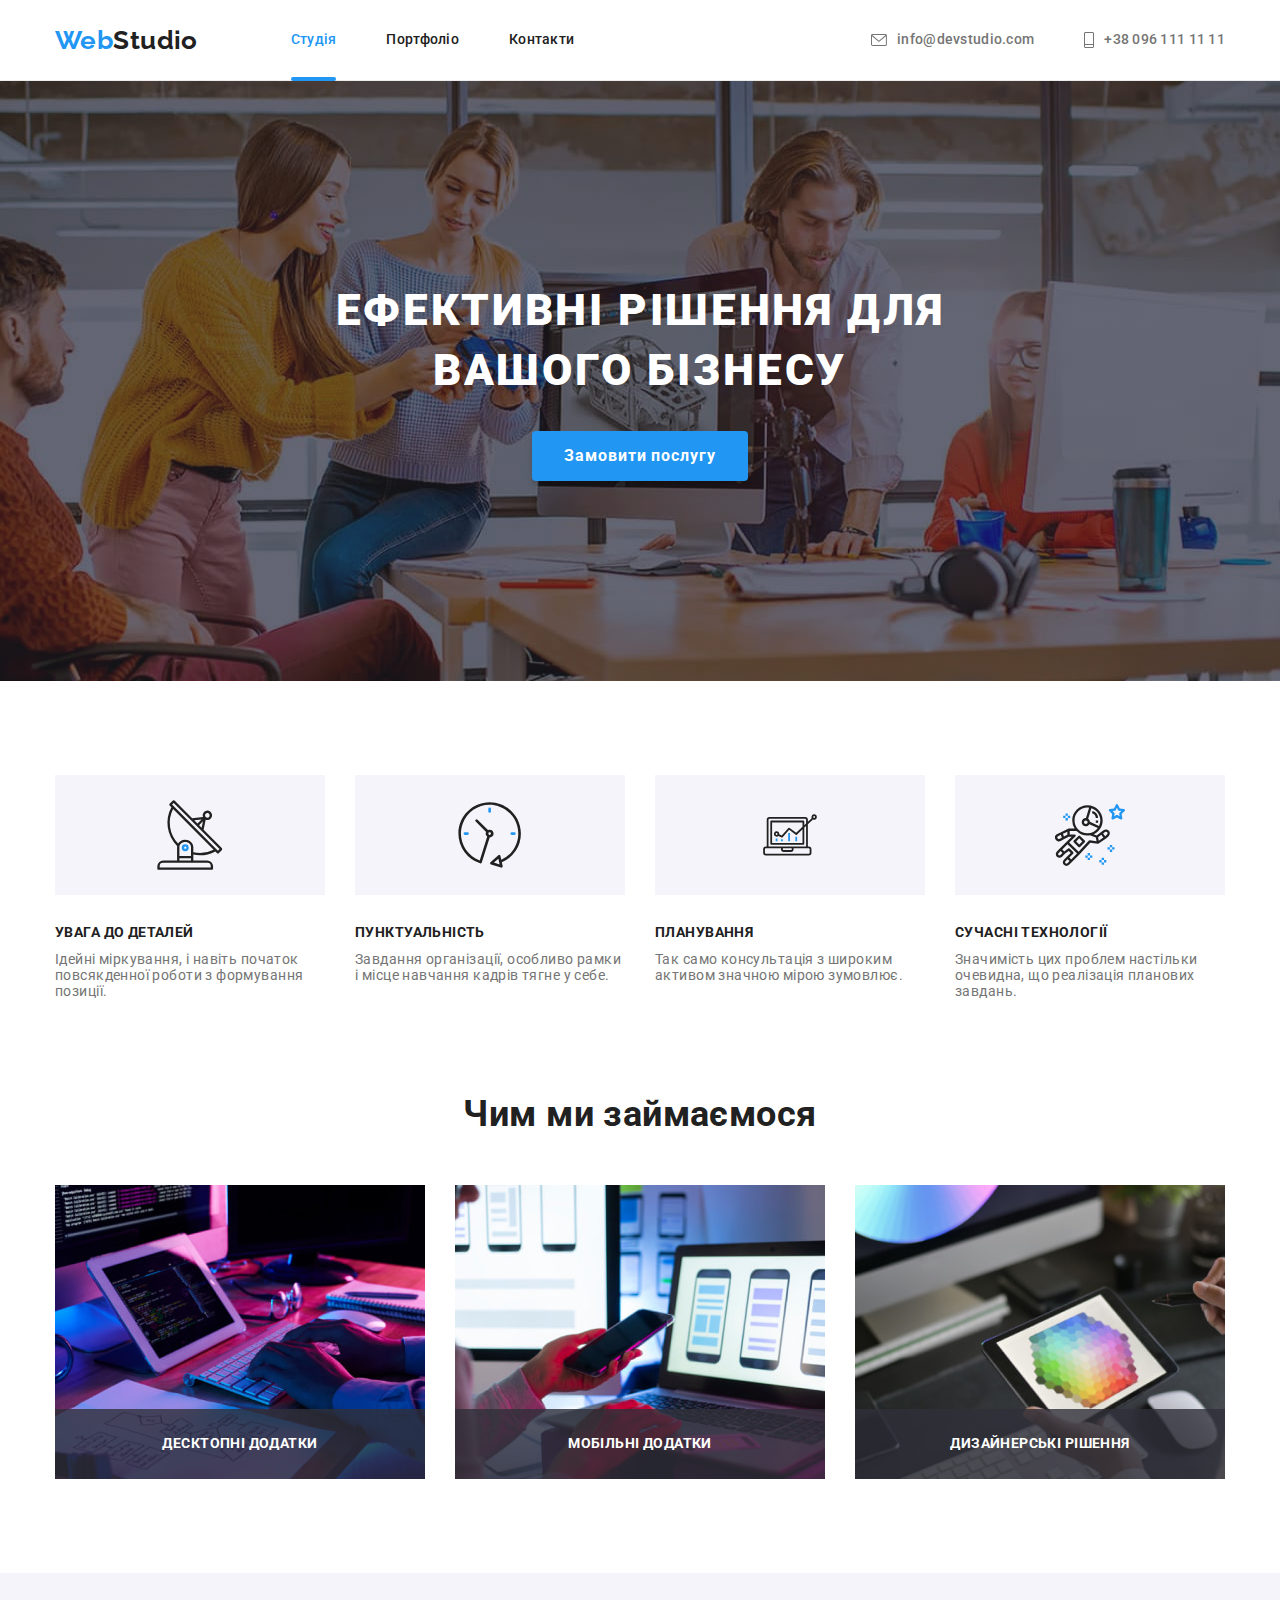
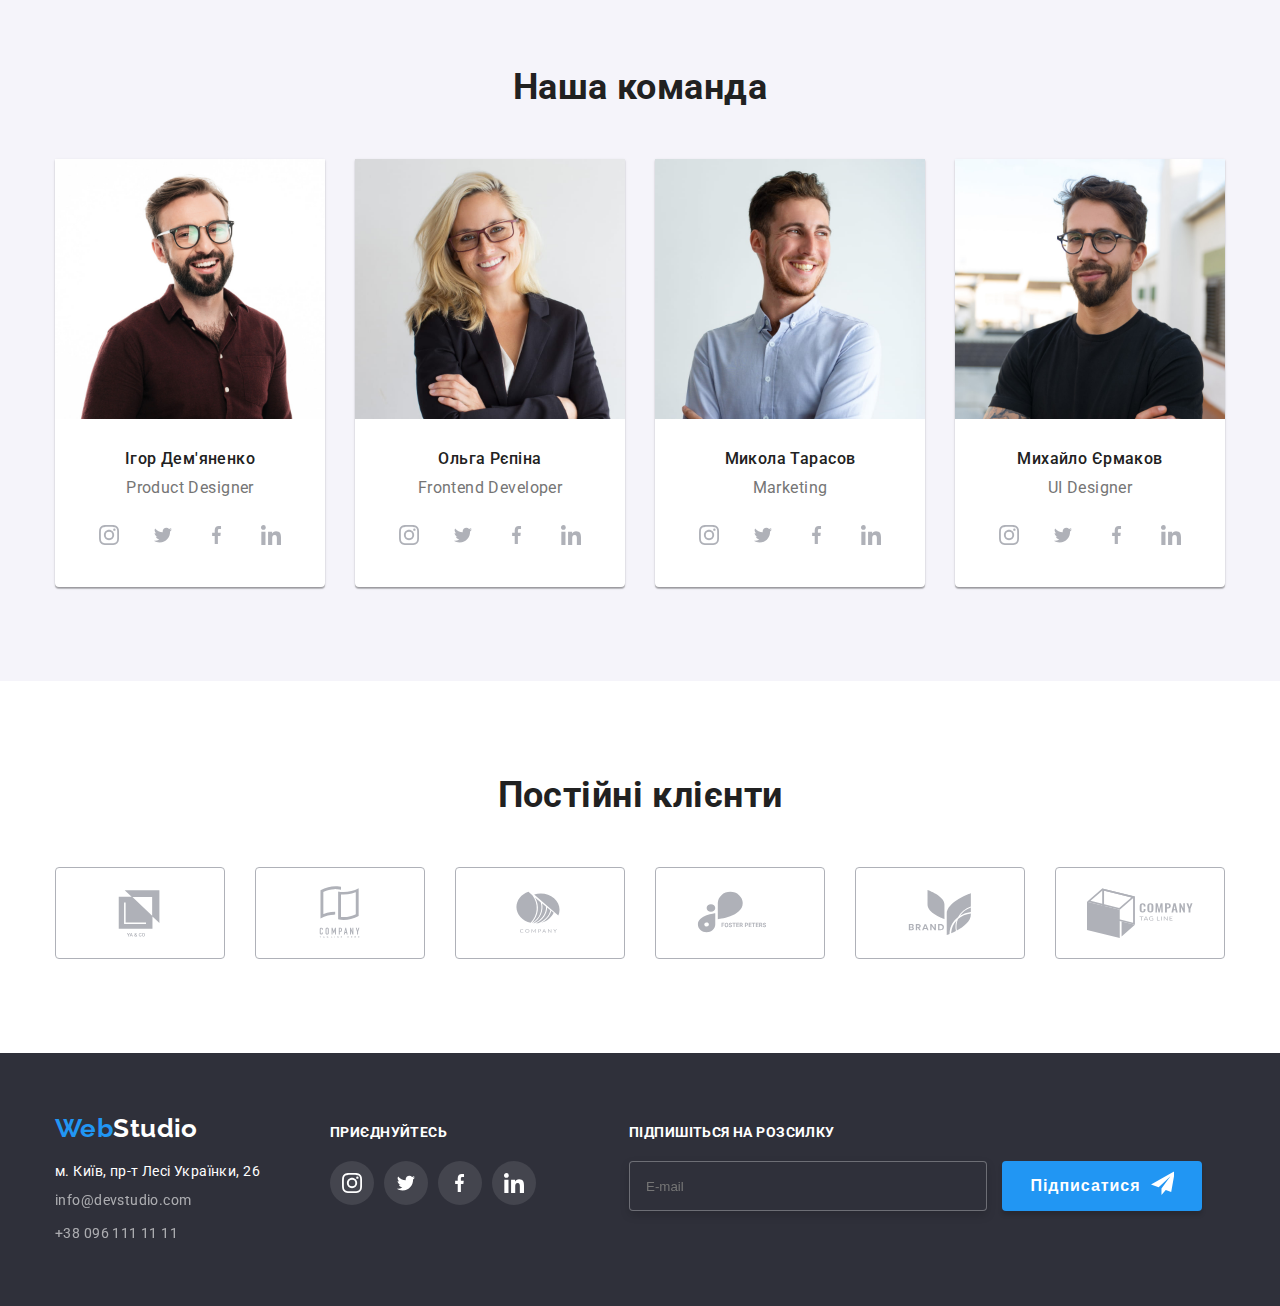
==== index.html @ 663f2988 "Initial commit" ====
<!DOCTYPE html>
<html lang="uk">
  <head>
    <meta charset="utf-8" />
    <meta name="description" content="Про нашу компанію WebStudio" />
    <link rel="preconnect" href="https://fonts.googleapis.com" />
    <link rel="preconnect" href="https://fonts.gstatic.com" crossorigin />
    <link
      href="https://fonts.googleapis.com/css2?family=Raleway:wght@700&family=Roboto:wght@400;500;700;900&display=swap"
      rel="stylesheet"
    />
    <link
      rel="stylesheet"
      href="node_modules/modern-normalize/modern-normalize.css"
    />
    <link rel="stylesheet" href="css/styles.css" />
    <title>WebStudio</title>
  </head>
  <body>
    <!-- Шапка сторінки -->
    <header class="nav">
      <!-- Навігація -->
      <nav class="container">
        <a class="logo-link" href="./index.html"><span>Web</span>Studio</a>
        <ul class="list nav-list">
          <li class="item">
            <a class="link current" href="./index.html">Студія</a>
          </li>
          <li class="item">
            <a class="link" href="./portfolio.html">Портфоліо</a>
          </li>
          <li class="item"><a class="link" href="/contacts">Контакти</a></li>
        </ul>

        <ul class="list contacts-list">
          <li class="item">
            <a
              class="link contacts-link svg-block"
              href="mailto:info@devstudio.com"
            >
              <svg class="envelope" width="16" height="12">
                <use href="./images/sprite.svg#envelope"></use>
              </svg>
              info@devstudio.com</a
            >
          </li>
          <li class="item">
            <a class="link contacts-link svg-block" href="tel:+380961111111"
              ><svg class="phone" width="10" height="16">
                <use href="./images/sprite.svg#phone"></use></svg
              >+38 096 111 11 11</a
            >
          </li>
        </ul>
      </nav>
    </header>
    <!-- Основна частина сторінки -->
    <main>
      <section class="hero centered">
        <h1 class="title hero-title">Ефективні рішення для вашого бізнесу</h1>
        <button type="button" class="button hero-button" data-modal-open>
          Замовити послугу
        </button>
      </section>

      <section class="about">
        <div class="container">
          <h2 class="title main-title centered no-show">Наші особливості</h2>
          <ul class="list">
            <li class="item">
              <div class="svg-block">
                <svg
                  class="svg-img"
                  width="
                65.32"
                  height="70"
                >
                  <use href="./images/sprite.svg#satellite"></use>
                </svg>
              </div>
              <h3 class="title">УВАГА ДО ДЕТАЛЕЙ</h3>
              <p class="text">
                Ідейні міркування, і навіть початок повсякденної роботи з
                формування позиції.
              </p>
            </li>
            <li class="item">
              <div class="svg-block">
                <svg
                  class="svg-img"
                  width="
                65.32"
                  height="70"
                >
                  <use href="./images/sprite.svg#clock"></use>
                </svg>
              </div>
              <h3 class="title">ПУНКТУАЛЬНІСТЬ</h3>
              <p class="text">
                Завдання організації, особливо рамки і місце навчання кадрів
                тягне у себе.
              </p>
            </li>
            <li class="item">
              <div class="svg-block">
                <svg
                  class="svg-img"
                  width="
                70"
                  height="53.69"
                >
                  <use href="./images/sprite.svg#laptop"></use>
                </svg>
              </div>
              <h3 class="title">ПЛАНУВАННЯ</h3>
              <p class="text">
                Так само консультація з широким активом значною мірою зумовлює.
              </p>
            </li>
            <li class="item">
              <div class="svg-block">
                <svg
                  class="svg-img"
                  width="
                70"
                  height="70"
                >
                  <use href="./images/sprite.svg#astronaut"></use>
                </svg>
              </div>
              <h3 class="title">СУЧАСНІ ТЕХНОЛОГІЇ</h3>
              <p class="text">
                Значимість цих проблем настільки очевидна, що реалізація
                планових завдань.
              </p>
            </li>
          </ul>
        </div>
      </section>

      <section class="competence section">
        <div class="container">
          <h2 class="title main-title centered">Чим ми займаємося</h2>
          <ul class="list competence-list">
            <li>
              <div class="thumb">
                <img
                  src="images/programming.jpg"
                  alt="Програмування"
                  width="370"
                  height="294"
                />
                <div class="competence-content">
                  <p class="text">Десктопні додатки</p>
                </div>
              </div>
            </li>

            <li>
              <div class="thumb">
                <img
                  src="images/ios_developement.jpg"
                  alt="Розробка ios додатків"
                  width="370"
                  height="294"
                />
                <div class="competence-content">
                  <p class="text">Мобільні додатки</p>
                </div>
              </div>
            </li>
            <li>
              <div class="thumb">
                <img
                  src="images/design.jpg"
                  alt="Дизайн"
                  width="370"
                  height="294"
                />
                <div class="competence-content">
                  <p class="text">Дизайнерські рішення</p>
                </div>
              </div>
            </li>
          </ul>
        </div>
      </section>

      <section class="staff section">
        <div class="container">
          <h2 class="title main-title centered">Наша команда</h2>
          <ul class="list staff-list">
            <li class="staff-item">
              <img
                src="images/ihor.jpg"
                alt="Ігор дизайнер"
                width="270"
                height="260"
              />
              <div class="content">
                <h3 class="title">Ігор Дем'яненко</h3>
                <p class="text" lang="en">Product Designer</p>
                <ul class="list social-svg staff-social-list">
                  <li>
                    <a class="svg-block" href="">
                      <svg
                        class="svg-staff-social"
                        width="
                    20"
                        height="20"
                      >
                        <use href="./images/sprite.svg#instagram"></use>
                      </svg>
                    </a>
                  </li>
                  <li>
                    <a class="svg-block" href="">
                      <svg
                        class="svg-staff-social"
                        width="
                    20"
                        height="16.25"
                      >
                        <use href="./images/sprite.svg#twitter"></use>
                      </svg>
                    </a>
                  </li>
                  <li>
                    <a class="svg-block" href="">
                      <svg
                        class="svg-staff-social"
                        width="
                    10"
                        height="20"
                      >
                        <use href="./images/sprite.svg#facebook"></use>
                      </svg>
                    </a>
                  </li>
                  <li>
                    <a class="svg-block" href="">
                      <svg
                        class="svg-staff-social"
                        width="
                    20"
                        height="20"
                      >
                        <use href="./images/sprite.svg#linkedin"></use>
                      </svg>
                    </a>
                  </li>
                </ul>
              </div>
            </li>
            <li class="staff-item">
              <img
                src="images/olha.jpg"
                alt="Ольга фронтенд розробник"
                width="270"
                height="260"
              />
              <div class="content">
                <h3 class="title">Ольга Рєпіна</h3>
                <p class="text" lang="en">Frontend Developer</p>
                <ul class="list social-svg staff-social-list">
                  <li>
                    <a class="svg-block" href="">
                      <svg
                        class="svg-staff-social"
                        width="
                    20"
                        height="20"
                      >
                        <use href="./images/sprite.svg#instagram"></use>
                      </svg>
                    </a>
                  </li>
                  <li>
                    <a class="svg-block" href="">
                      <svg
                        class="svg-staff-social"
                        width="
                    20"
                        height="16.25"
                      >
                        <use href="./images/sprite.svg#twitter"></use>
                      </svg>
                    </a>
                  </li>
                  <li>
                    <a class="svg-block" href="">
                      <svg
                        class="svg-staff-social"
                        width="
                    10"
                        height="20"
                      >
                        <use href="./images/sprite.svg#facebook"></use>
                      </svg>
                    </a>
                  </li>
                  <li>
                    <a class="svg-block" href="">
                      <svg
                        class="svg-staff-social"
                        width="
                    20"
                        height="20"
                      >
                        <use href="./images/sprite.svg#linkedin"></use>
                      </svg>
                    </a>
                  </li>
                </ul>
              </div>
            </li>
            <li class="staff-item">
              <img
                src="images/nicolas.jpg"
                alt="Микола маркетолог"
                width="270"
                height="260"
              />
              <div class="content">
                <h3 class="title">Микола Тарасов</h3>
                <p class="text" lang="en">Marketing</p>
                <ul class="list social-svg staff-social-list">
                  <li>
                    <a class="svg-block" href="">
                      <svg
                        class="svg-staff-social"
                        width="
                    20"
                        height="20"
                      >
                        <use href="./images/sprite.svg#instagram"></use>
                      </svg>
                    </a>
                  </li>
                  <li>
                    <a class="svg-block" href="">
                      <svg
                        class="svg-staff-social"
                        width="
                    20"
                        height="16.25"
                      >
                        <use href="./images/sprite.svg#twitter"></use>
                      </svg>
                    </a>
                  </li>
                  <li>
                    <a class="svg-block" href="">
                      <svg
                        class="svg-staff-social"
                        width="
                    10"
                        height="20"
                      >
                        <use href="./images/sprite.svg#facebook"></use>
                      </svg>
                    </a>
                  </li>
                  <li>
                    <a class="svg-block" href="">
                      <svg
                        class="svg-staff-social"
                        width="
                    20"
                        height="20"
                      >
                        <use href="./images/sprite.svg#linkedin"></use>
                      </svg>
                    </a>
                  </li>
                </ul>
              </div>
            </li>
            <li class="staff-item">
              <img
                src="images/michael.jpg"
                alt="Михайло UI-дизайнер"
                width="270"
                height="260"
              />
              <div class="content">
                <h3 class="title">Михайло Єрмаков</h3>
                <p class="text" lang="en">UI Designer</p>
                <ul class="list social-svg staff-social-list">
                  <li>
                    <a class="svg-block" href="">
                      <svg
                        class="svg-staff-social"
                        width="
                    20"
                        height="20"
                      >
                        <use href="./images/sprite.svg#instagram"></use>
                      </svg>
                    </a>
                  </li>
                  <li>
                    <a class="svg-block" href="">
                      <svg
                        class="svg-staff-social"
                        width="
                    20"
                        height="16.25"
                      >
                        <use href="./images/sprite.svg#twitter"></use>
                      </svg>
                    </a>
                  </li>
                  <li>
                    <a class="svg-block" href="">
                      <svg
                        class="svg-staff-social"
                        width="
                    10"
                        height="20"
                      >
                        <use href="./images/sprite.svg#facebook"></use>
                      </svg>
                    </a>
                  </li>
                  <li>
                    <a class="svg-block" href="">
                      <svg
                        class="svg-staff-social"
                        width="
                    20"
                        height="20"
                      >
                        <use href="./images/sprite.svg#linkedin"></use>
                      </svg>
                    </a>
                  </li>
                </ul>
              </div>
            </li>
          </ul>
        </div>
      </section>
      <section class="clients section centered">
        <div class="container">
          <h2 class="main-title title">Постійні клієнти</h2>
          <ul class="list clients-list">
            <li class="item">
              <a class="svg-block" href="">
                <svg
                  class="svg-sclient"
                  width="
            106"
                  height="60"
                >
                  <use href="./images/sprite.svg#yaco"></use>
                </svg>
              </a>
            </li>
            <li class="item">
              <a class="svg-block" href="">
                <svg
                  class="svg-sclient"
                  width="
            106"
                  height="60"
                >
                  <use href="./images/sprite.svg#company_tagline"></use>
                </svg>
              </a>
            </li>
            <li class="item">
              <a class="svg-block" href="">
                <svg
                  class="svg-sclient"
                  width="
            106"
                  height="60"
                >
                  <use href="./images/sprite.svg#company"></use>
                </svg>
              </a>
            </li>
            <li class="item">
              <a class="svg-block" href="">
                <svg
                  class="svg-sclient"
                  width="
            106"
                  height="60"
                >
                  <use href="./images/sprite.svg#foster_peters"></use>
                </svg>
              </a>
            </li>
            <li class="item">
              <a class="svg-block" href="">
                <svg
                  class="svg-sclient"
                  width="
            106"
                  height="60"
                >
                  <use href="./images/sprite.svg#brand"></use>
                </svg>
              </a>
            </li>
            <li class="item">
              <a class="svg-block" href="">
                <svg
                  class="svg-sclient"
                  width="
            106"
                  height="60"
                >
                  <use href="./images/sprite.svg#tag-line"></use>
                </svg>
              </a>
            </li>
          </ul>
        </div>
      </section>
    </main>

    <footer class="contact-information">
      <div class="container">
        <div class="footer-flex">
          <div class="footer-contacts">
            <a class="link logo-link" href="./index.html"
              ><span>Web</span>Studio</a
            >
            <div class="out">
              <address>
                <p class="address">м. Київ, пр-т Лесі Українки, 26</p>
                <ul class="list footer-contacts">
                  <li class="item">
                    <a
                      class="link contacts-link"
                      href="mailto:info@devstudio.com"
                      >info@devstudio.com</a
                    >
                  </li>
                  <li class="item">
                    <a class="link contacts-link" href="tel:+380961111111"
                      >+38 096 111 11 11</a
                    >
                  </li>
                </ul>
              </address>
            </div>
          </div>
          <div class="footer-social">
            <p class="footer-text">приєднуйтесь</p>
            <ul class="list social-svg footer-social-list">
              <li>
                <a class="svg-block" href="">
                  <svg
                    class="svg-footer-social"
                    width="
              20"
                    height="20"
                  >
                    <use href="./images/sprite.svg#instagram"></use>
                  </svg>
                </a>
              </li>
              <li>
                <a class="svg-block" href="">
                  <svg
                    class="svg-footer-social"
                    width="
              20"
                    height="16.25"
                  >
                    <use href="./images/sprite.svg#twitter"></use>
                  </svg>
                </a>
              </li>
              <li>
                <a class="svg-block" href="">
                  <svg
                    class="svg-footer-social"
                    width="
              10"
                    height="20"
                  >
                    <use href="./images/sprite.svg#facebook"></use>
                  </svg>
                </a>
              </li>
              <li>
                <a class="svg-block" href="">
                  <svg
                    class="svg-footer-social"
                    width="
              20"
                    height="20"
                  >
                    <use href="./images/sprite.svg#linkedin"></use>
                  </svg>
                </a>
              </li>
            </ul>
          </div>
          <div class="footer-subscribe">
            <p class="footer-text">Підпишіться на розсилку</p>
            <form class="subscribe-form">
              <input
                class="subscribe-input"
                type="email"
                placeholder="E-mail"
              />
              <button class="subscribe-btn" type="submit">
                Підписатися
                <svg class="btn-icon" width="24" height="24">
                  <use href="./images/sprite.svg#send"></use>
                </svg>
              </button>
            </form>
          </div>
        </div>
      </div>
    </footer>

    <div class="backdrop is-hidden" data-modal>
      <div class="modal">
        <form class="order-form"> 
          <h2 class="order-title">Залиште свої дані, ми вам передзвонимо</h2>
          <div class="form-group">
            <label class="order-label" for="username">Ім'я</label>
            <div class="thumb-form">
            <input class="order-input" type="text" name="username" id="username"/>
            <svg class="order-svg" width="18" height="18">
              <use href="./images/sprite.svg#person"></use>
            </svg>
          </div>
        </div>
          <div class="form-group">
          <label class="order-label" for="tel">Телефон</label>
            <div class="thumb-form">
            <input class="order-input" type="tel" name="tel" id="tel"/>
            <svg class="order-svg" width="18" height="18">
              <use href="./images/sprite.svg#tel"></use>
            </svg>
          </div>
        </div>
          <div class="form-group">
          <label class="order-label" for="email">Пошта</label>
            <div class="thumb-form">
            <input class="order-input" type="email" name="email" id="email"/>
            <svg class="order-svg" width="18" height="18">
              <use href="./images/sprite.svg#email"></use>
            </svg>
          </div>
        </div>
          <div class="form-group">
            <label class="order-label" for="comment">Коментар</label>
            <textarea class="order-textarea" name="comment" id="comment" placeholder="Введіть текст"></textarea>
        </div>
        <div class="form-group order-conditions">
          <label class="agreement-label" for="agreement-checkbox">
          <input class="agreement-checkbox" type="checkbox" id="agreement-checkbox" name="agreement-checkbox"/>
         <span class="agreement-icon"></span>
         Погоджуюся з розсилкою та приймаю <a class="order-link" href="">Умови договору</a>
          </label>
        </div>
        <button class="order-btn" type="submit">Відправити</button>
        </form>
        <button class="modal-btn" data-modal-close>
          <svg class="modal-svg">
            <use href="./images/sprite.svg#x"></use>
          </svg>
        </button>
      </div>
    </div>

    <script src="./js/modal.js"></script>
  </body>
</html>
---- css/styles.css ----
:root {
  --body-color: #757575;
  --body-background: #f5f5f5;
  --sub-color: #212121;
  --sub-background: #2f303a;
  --active-color: #2196f3;
  --sub-second-color: #f5f4fa;
  --white-color: #ffffff;
  --clients-color: #afb1b8;
  --cubic: cubic-bezier(0.4, 0, 0.2, 1);
}

*,
*::before,
*::after {
  box-sizing: border-box;
}

body {
  margin: 0;

  font-size: 14px;
  line-height: 1.17;
  font-family: "Roboto", sans-serif;
  letter-spacing: 0.03em;
  color: var(--body-color);
  background-color: var(--white-color);
}

.container {
  padding: 0 15px;
  margin: 0 auto;

  width: 1200px;
}

h1,
h2,
h3,
p,
ul {
  margin-top: 0;
  margin-bottom: 0;
}

ul {
  padding-left: 0;
}

img {
  display: block;
}

/* Навігація */

.logo-link {
  font-size: 26px;
  font-weight: 700;
  font-family: "Raleway", sans-serif;
  line-height: 1.17;
}

.logo-link span {
  color: var(--active-color);
}

.nav {
  border-bottom: 1px solid #ececec;
}

.nav .link {
  font-weight: 500;
  line-height: 1.14;
  letter-spacing: 0.02em;
  transition: color 250ms var(--cubic);
}

.nav .link:hover,
.nav .link:focus {
  color: var(--active-color);
}

.nav .contacts-link {
  font-weight: 500;
  line-height: 1.14;
  letter-spacing: 0.02em;
  color: inherit;
}

nav {
  display: flex;
  align-items: center;
}

.nav-list {
  display: flex;
  margin-left: 93px;
}

.nav-list .link {
  display: block;
  padding: 32px 0;
}

.nav-list .item:not(:last-child) {
  margin-right: 50px;
}

.nav .contacts-list {
  display: flex;
  margin-left: auto;
}

.contacts-list li:not(:first-child) {
  margin-left: 50px;
}

.envelope,
.phone {
  margin-right: 10px;
  fill: var(--body-color);

  transition: fill 250ms var(--cubic);
}

.svg-block:hover .phone,
.svg-block:hover .envelope,
.svg-block:focus .phone,
.svg-block:focus .envelope {
  fill: var(--active-color);
}
/* Основна сторінка */

.section {
  padding-top: 94px;
  padding-bottom: 94px;
}

.list {
  list-style: none;
}

.link,
.logo-link,
.contacts-link {
  text-decoration: none;
}

.link,
.logo-link,
.title {
  color: var(--sub-color);
}

.link.current {
  position: relative;
  color: var(--active-color);
}

.link.current::after {
  position: absolute;
  display: inline-block;
  left: 0;
  bottom: -1px;

  width: 100%;
  height: 4px;

  content: "";
  border-radius: 2px;
  background: var(--active-color);
}

.button {
  cursor: pointer;
}

.centered {
  text-align: center;
}

.hero,
footer {
  background-color: var(--sub-background);
}

.hero {
  margin: 0 auto;
  max-width: 1600рх;

  background-image: linear-gradient(
      to right,
      rgba(47, 48, 58, 0.4),
      rgba(47, 48, 58, 0.4)
    ),
    url("../images/team.jpg");
  background-repeat: no-repeat;
  background-position: center;
}

.hero-title {
  margin: 0 auto 30px auto;
  width: 696px;

  font-size: 44px;
  font-weight: 900;
  line-height: 1.36;
  letter-spacing: 0.06em;
  text-transform: uppercase;
  color: var(--white-color);
}

.hero-button {
  width: 216px;
  height: 50px;

  font-family: inherit;
  font-weight: 700;
  font-size: 16px;
  line-height: 1.88;
  letter-spacing: 0.06em;
  color: var(--white-color);
  background-color: var(--active-color);
  border: 1px solid transparent;
  border-radius: 4px;
  box-shadow: 0px 4px 4px rgba(0, 0, 0, 0.15);
}

section.hero {
  padding: 200px 0;
}

.about {
  padding-top: 94px;
}

.about .list {
  display: flex;
  justify-content: space-between;
}

.about .text {
  width: 270px;
}

.about .title {
  margin-bottom: 10px;

  font-size: 14px;
  font-weight: 700;
  line-height: 1.14;
  text-transform: uppercase;
}

.svg-block {
  display: flex;
  align-items: center;
  justify-content: center;
}

.social-svg {
  display: flex;
  gap: 10px;
}

.about .svg-block {
  margin-bottom: 30px;

  width: 270px;
  height: 120px;

  background: var(--sub-second-color);
}

.social-svg .svg-block {
  width: 44px;
  height: 44px;

  border-radius: 50%;
  transition: background-color 250ms var(--cubic);
}

.social-svg li {
  border-radius: 50%;
}

.staff-social-list {
  margin: 16px 32px 0 32px;
}

.svg-staff-social {
  fill: var(--clients-color);

  transition: fill 250ms var(--cubic);
}

.staff-social-list .svg-block:hover svg,
.staff-social-list .svg-block:focus svg {
  fill: var(--white-color);
}

.staff-social-list .svg-block:hover,
.footer-social-list .svg-block:hover,
.staff-social-list .svg-block:focus,
.footer-social-list .svg-block:focus {
  background: var(--active-color);
}

.competence .main-title,
.staff .main-title,
.clients .main-title {
  margin-bottom: 50px;

  font-weight: 700;
  font-size: 36px;
  line-height: 1.16;
}

.competence .thumb {
  position: relative;
}

.competence-content {
  position: absolute;

  width: 370px;
  height: 70px;
  bottom: 0;
  left: 0;

  background: rgba(47, 48, 58, 0.8);
}

.competence-content .text {
  padding: 27px 0;
  text-align: center;

  color: var(--white-color);
  font-size: 14px;
  font-weight: 700;
  line-height: 1.14;
  letter-spacing: 0.03em;
  text-transform: uppercase;
}

.staff {
  background-color: var(--sub-second-color);
}

.staff-item {
  text-align: center;
  background-color: var(--white-color);
  border-radius: 0px 0px 4px 4px;
  box-shadow: 0px 1px 3px rgba(0, 0, 0, 0.12), 0px 1px 1px rgba(0, 0, 0, 0.14),
    0px 2px 1px rgba(0, 0, 0, 0.2);
}

.staff-item .title,
.staff-item .text {
  font-size: 16px;
  line-height: 1.19;
}

.staff-item .title {
  margin-bottom: 10px;
  font-weight: 500;
}

.staff .content {
  padding: 30px 0;
}

.clients-list {
  display: flex;
  flex-wrap: wrap;
  gap: 30px;
}

.clients .svg-block {
  width: 170px;
  height: 92px;

  fill: var(--clients-color);
  border: 1px solid var(--clients-color);
  border-radius: 4px;
  transition: fill 250ms var(--cubic), border-color 250ms var(--cubic);
}

.clients .svg-block:hover,
.clients .svg-block:focus {
  border-color: var(--active-color);
  fill: var(--active-color);
}

/* Футер */

footer .contacts-link {
  font-style: normal;
  line-height: 1.71;
  color: var(--white-color);
  opacity: 0.6;
}

footer .logo-link {
  color: var(--white-color);
}

.address {
  font-style: normal;
  color: var(--white-color);
}

footer {
  padding: 60px 0;
}

footer .logo-link {
  display: block;
  margin-bottom: 20px;
}

.footer-flex {
  display: flex;
  align-items: baseline;
}

.footer-social {
  margin-left: 70px;
}

.footer-text {
  margin-bottom: 20px;

  font-size: 14px;
  font-weight: 700;
  line-height: 1.14;
  text-transform: uppercase;
  color: var(--white-color);
}

.footer-subscribe{
  margin-left: 93px;
}

.subscribe-input{
  padding-left: 16px;
  width: 358px;
  height: 50px;

  background: var(--sub-background);
  color: rgba(255, 255, 255, 0.6);
  border: 1px solid rgba(255, 255, 255, 0.3);
  filter: drop-shadow(0px 4px 4px rgba(0, 0, 0, 0.15));
  border-radius: 4px;
}

.subscribe-btn{
  display: inline-flex;
  width: 200px;
  height: 50px;

  margin-left: 12px;
  padding: 10px 28px;
  cursor: pointer;
  background: var(--active-color);
  color: var(--white-color);
  box-shadow: 0px 4px 4px rgba(0, 0, 0, 0.15);
  border-radius: 4px;
  border: none;
  font-weight: 700;
  font-size: 16px;
  letter-spacing: 0.06em;
  line-height: 1.87;
}

.btn-icon{
  margin-left: 10px;
}

address .contacts-link {
  display: block;
}

address .address,
address .item:not(:last-child) {
  margin-bottom: 9px;
}

.footer-social-list li {
  background: rgba(255, 255, 255, 0.1);
}

.svg-footer-social {
  fill: var(--white-color);
}

/* Портфоліо */
.portfolio button {
  min-width: 73px;
  padding-left: 22px;
  padding-right: 22px;

  font-family: inherit;
  font-weight: 500;
  font-size: 16px;
  line-height: 1.62;
  background-color: var(--sub-second-color);
  color: var(--sub-color);
  border: 1px solid transparent;
  border-radius: 4px;
  transition: color 250ms var(--cubic), background-color 250ms var(--cubic),
    border 250ms var(--cubic), box-shadow 250ms var(--cubic);
}

.portfolio button:hover,
.portfolio button:focus {
  color: var(--white-color);
  background-color: var(--active-color);
  border: 1px solid var(--active-color);
  box-shadow: 0px 3px 1px rgba(0, 0, 0, 0.1), 0px 1px 2px rgba(0, 0, 0, 0.08),
    0px 2px 2px rgba(0, 0, 0, 0.12);
}

.portfolio .title {
  font-weight: 700;
  font-size: 18px;
  line-height: 2;
  letter-spacing: 0.06em;
}

.portfolio .text {
  color: var(--body-color);
  font-size: 16px;
  line-height: 1.88;
}

.portfolio .buttons-list {
  display: flex;
  justify-content: center;
  margin-bottom: 50px;
}

.buttons-list .button {
  min-height: 38px;
}

.buttons-list li:not(:last-child) {
  margin-right: 8px;
}

.works-list,
.competence-list,
.staff-list {
  display: flex;
  flex-wrap: wrap;
  gap: 30px;
}

.work-border {
  padding: 20px 0 20px 24px;

  border-width: 0 1px 1px 1px;
  border-color: #eeeeee;
  border-style: solid;
}

.works-item-link {
  display: block;
  text-decoration: none;
  transition: box-shadow 250ms var(--cubic);
}

.works-item-link:hover,
.works-item-link:focus {
  box-shadow: 0px 1px 1px rgba(0, 0, 0, 0.12), 0px 4px 4px rgba(0, 0, 0, 0.06),
    1px 4px 6px rgba(0, 0, 0, 0.16);
}

.works-item .title {
  margin-bottom: 4px;
}

.works-item .thumb {
  position: relative;
  overflow: hidden;
}

.works-item .overlay {
  position: absolute;
  top: 0;
  left: 0;

  width: 100%;
  height: 100%;

  background: rgba(33, 150, 243, 0.9);
  opacity: 0;
  transform: translateY(100%);
  transition: transform 250ms var(--cubic), opacity 250ms var(--cubic);
}

.overlay .text {
  padding: 63px 24px;

  font-size: 18px;
  line-height: 1.55;
  letter-spacing: 0.03em;
  color: var(--white-color);
}

.works-item:hover .overlay {
  transform: translateY(0);
  opacity: 1;
}

/* Тимчасова заглушка */
.no-show {
  display: none;
}

/* Backdrop */
.backdrop {
  position: fixed;

  top: 0;
  left: 0;
  width: 100%;
  height: 100%;

  visibility: visible;
  background: rgba(0, 0, 0, 0.2);
  transition: opacity 250ms var(--cubic), transform 250ms var(--cubic),
    visibility 250ms var(--cubic);
}

.is-hidden {
  visibility: hidden;
  opacity: 0;
  pointer-events: none;
}

.backdrop.is-hidden .modal {
  transform: translate(-50%, -50%) scale(1.1);
}

.modal {
  position: absolute;
  top: 50%;
  left: 50%;

  width: 528px;
  min-height: 581px;

  background: var(--white-color);
  box-shadow: 0px 1px 3px rgba(0, 0, 0, 0.12), 0px 1px 1px rgba(0, 0, 0, 0.14),
    0px 2px 1px rgba(0, 0, 0, 0.2);
  border-radius: 4px;
  transform: translate(-50%, -50%) scale(1);
  transition: transform 250ms var(--cubic);
}

.modal-btn {
  position: absolute;
  top: 0;
  right: 0;
  margin: 8px 8px 0 0;

  width: 30px;
  height: 30px;

  background: var(--white-color);
  border-radius: 50%;
  border: 1px solid rgba(0, 0, 0, 0.1);
  cursor: pointer;
}

.modal-svg {
  width: 11px;
  height: 11px;
}

.modal-btn:hover .modal-svg,
.modal-btn:focus .modal-svg{
  fill: var(--active-color);
}

.order-form{
  padding: 40px;
}

.order-title{
  margin-bottom: 12px;
font-size: 20px;
line-height: 1.15;
text-align: center;
color: var(--sub-color);
}

.order-label{
  display: block;
  margin-bottom: 4px;

  font-size: 12px;
line-height: 1.16;
letter-spacing: 0.01em;
color: var(--body-color);
}

.order-input{
  width: 100%;
height: 40px;

margin-bottom: 10px;
padding-left: 42px;
border: 1px solid rgba(33, 33, 33, 0.2);
border-radius: 4px;

transition: border 250ms var(--cubic);
}

.thumb-form{
  position: relative;
}

.order-svg{
  position:absolute;
  top:40%;
  left: 14.27px;

  fill: var(--sub-color);
  transform: translateY(-50%);
  transition: fill 250ms var(--cubic);
}

.order-input:focus + .order-svg{
  fill: var(--active-color);
}

.order-input:focus-within,
.order-textarea:focus-within{
  outline: none;
  border: 1px solid var(--active-color);
}

.order-textarea{
  width: 100%;
height: 120px;
margin-bottom: 20px;
padding: 12px 16px;

resize: none;
letter-spacing: 0.01em;
color: var(--body-color);
border: 1px solid rgba(33, 33, 33, 0.2);
border-radius: 4px;
transition:  border 250ms var(--cubic);
}

.order-form input[type="checkbox"]{
  width: 16px;
  height: 15px;
  background: var(--sub-color);
}

.order-conditions{
  margin-bottom: 30px;
}

.order-link{
  color: var(--active-color);
  margin-left: 4px;
}

.agreement-label{
  display: flex;
  align-items: center;
  line-height: 1.71;
}

.agreement-checkbox{
  position: absolute;
  visibility: hidden;
  appearance: none;
  -webkit-appearance: none;
  -moz-appearance: none;
}

.agreement-checkbox:checked + .agreement-icon{
  background-color: var(--active-color);
  border-color: transparent;
  background-image: url("../images/check.svg");
  background-size: contain;
  background-origin: border;
  background-repeat: no-repeat;
  background-position: center;
}

.agreement-icon{
  display: inline-block;
  width: 16px;
  height: 15px;

  margin-right: 8.38px;
  border: 2px solid var(--sub-color);
  border-radius: 2px;
}

.order-btn{
  display: block;
  width: 200px;
  height: 50px;
  margin: 0 auto;

  cursor: pointer;
  background: var(--active-color);
  color: var(--white-color);
  box-shadow: 0px 4px 4px rgba(0, 0, 0, 0.15);
  border-radius: 4px;
  border: none;
  font-weight: 700;
  font-size: 16px;
  letter-spacing: 0.06em;
  line-height: 1.87;
  text-align: center;
}
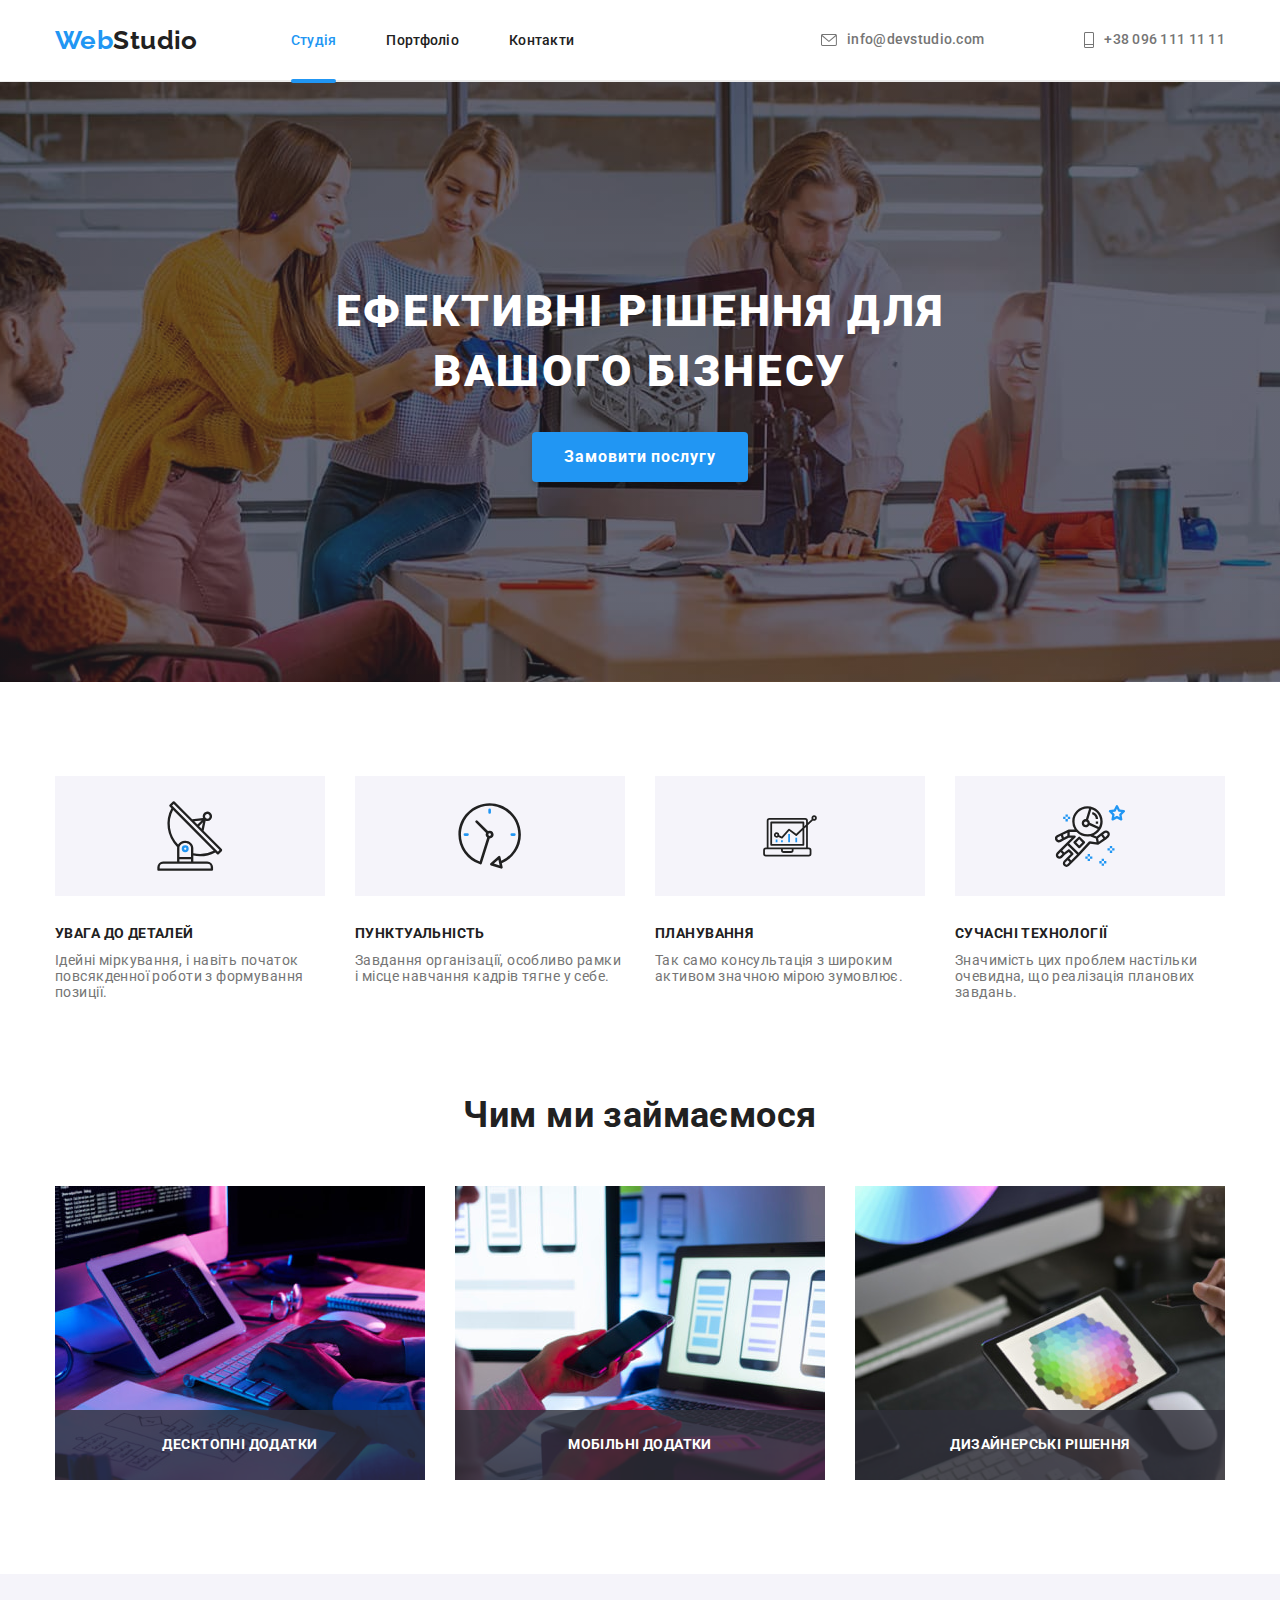
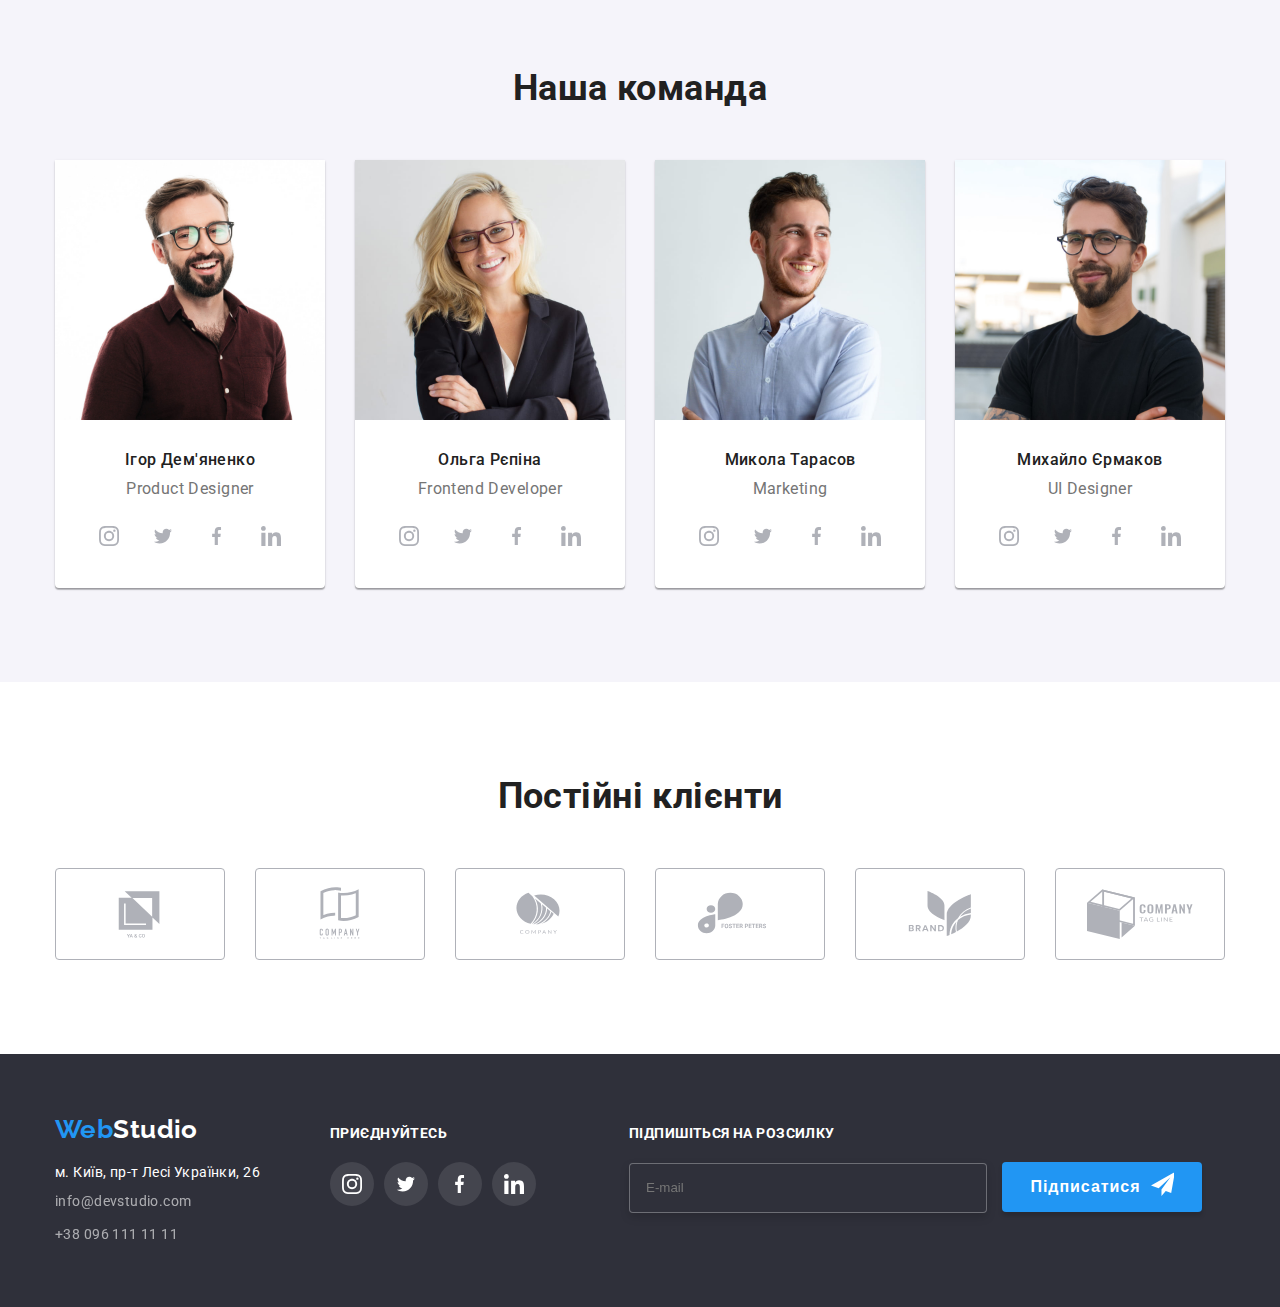
==== commit f7a57d19: "homework 7" ====
--- a/index.html
+++ b/index.html
@@ -9,44 +9,40 @@
       href="https://fonts.googleapis.com/css2?family=Raleway:wght@700&family=Roboto:wght@400;500;700;900&display=swap"
       rel="stylesheet"
     />
-    <link
-      rel="stylesheet"
-      href="node_modules/modern-normalize/modern-normalize.css"
-    />
-    <link rel="stylesheet" href="css/styles.css" />
+    <link rel="stylesheet" href="css/main.min.css" />
     <title>WebStudio</title>
   </head>
   <body>
     <!-- Шапка сторінки -->
     <header class="nav">
       <!-- Навігація -->
-      <nav class="container">
-        <a class="logo-link" href="./index.html"><span>Web</span>Studio</a>
-        <ul class="list nav-list">
-          <li class="item">
-            <a class="link current" href="./index.html">Студія</a>
+      <nav class="nav container">
+        <a class="logo" href="./index.html"><span class="logo__text">Web</span>Studio</a>
+        <ul class="list nav__list">
+          <li class="nav__item">
+            <a class="nav__link current" href="./index.html">Студія</a>
           </li>
-          <li class="item">
-            <a class="link" href="./portfolio.html">Портфоліо</a>
+          <li class="nav__item">
+            <a class="nav__link" href="./portfolio.html">Портфоліо</a>
           </li>
-          <li class="item"><a class="link" href="/contacts">Контакти</a></li>
+          <li class="nav__item"><a class="nav__link" href="/contacts">Контакти</a></li>
         </ul>
 
-        <ul class="list contacts-list">
-          <li class="item">
+        <ul class="list nav__contacts-list">
+          <li class="nav__contacts-item">
             <a
-              class="link contacts-link svg-block"
+              class="nav__link nav__contacts-link"
               href="mailto:info@devstudio.com"
             >
-              <svg class="envelope" width="16" height="12">
+              <svg class="svg__envelope" width="16" height="12">
                 <use href="./images/sprite.svg#envelope"></use>
               </svg>
               info@devstudio.com</a
             >
           </li>
-          <li class="item">
-            <a class="link contacts-link svg-block" href="tel:+380961111111"
-              ><svg class="phone" width="10" height="16">
+          <li class="nav__contacts-item">
+            <a class="nav__link nav__contacts-link" href="tel:+380961111111"
+              ><svg class="svg__phone" width="10" height="16">
                 <use href="./images/sprite.svg#phone"></use></svg
               >+38 096 111 11 11</a
             >
@@ -57,20 +53,19 @@
     <!-- Основна частина сторінки -->
     <main>
       <section class="hero centered">
-        <h1 class="title hero-title">Ефективні рішення для вашого бізнесу</h1>
-        <button type="button" class="button hero-button" data-modal-open>
+        <h1 class="title hero__title">Ефективні рішення для вашого бізнесу</h1>
+        <button type="button" class="button hero__button" data-modal-open>
           Замовити послугу
         </button>
       </section>
 
       <section class="about">
         <div class="container">
-          <h2 class="title main-title centered no-show">Наші особливості</h2>
-          <ul class="list">
-            <li class="item">
-              <div class="svg-block">
-                <svg
-                  class="svg-img"
+          <h2 class="title centered no-show">Наші особливості</h2>
+          <ul class="list about__list">
+            <li class="about__item">
+              <div class="about__svg">
+                <svg
                   width="
                 65.32"
                   height="70"
@@ -78,16 +73,15 @@
                   <use href="./images/sprite.svg#satellite"></use>
                 </svg>
               </div>
-              <h3 class="title">УВАГА ДО ДЕТАЛЕЙ</h3>
-              <p class="text">
+              <h3 class="title about__title">УВАГА ДО ДЕТАЛЕЙ</h3>
+              <p class="about__text">
                 Ідейні міркування, і навіть початок повсякденної роботи з
                 формування позиції.
               </p>
             </li>
-            <li class="item">
-              <div class="svg-block">
-                <svg
-                  class="svg-img"
+            <li class="about__item">
+              <div class="about__svg">
+                <svg
                   width="
                 65.32"
                   height="70"
@@ -95,16 +89,15 @@
                   <use href="./images/sprite.svg#clock"></use>
                 </svg>
               </div>
-              <h3 class="title">ПУНКТУАЛЬНІСТЬ</h3>
-              <p class="text">
+              <h3 class="title about__title">ПУНКТУАЛЬНІСТЬ</h3>
+              <p class="about__text">
                 Завдання організації, особливо рамки і місце навчання кадрів
                 тягне у себе.
               </p>
             </li>
-            <li class="item">
-              <div class="svg-block">
-                <svg
-                  class="svg-img"
+            <li class="about__item">
+              <div class="about__svg">
+                <svg
                   width="
                 70"
                   height="53.69"
@@ -112,15 +105,14 @@
                   <use href="./images/sprite.svg#laptop"></use>
                 </svg>
               </div>
-              <h3 class="title">ПЛАНУВАННЯ</h3>
-              <p class="text">
+              <h3 class="title about__title">ПЛАНУВАННЯ</h3>
+              <p class="about__text">
                 Так само консультація з широким активом значною мірою зумовлює.
               </p>
             </li>
-            <li class="item">
-              <div class="svg-block">
-                <svg
-                  class="svg-img"
+            <li class="about__item">
+              <div class="about__svg">
+                <svg
                   width="
                 70"
                   height="70"
@@ -128,8 +120,8 @@
                   <use href="./images/sprite.svg#astronaut"></use>
                 </svg>
               </div>
-              <h3 class="title">СУЧАСНІ ТЕХНОЛОГІЇ</h3>
-              <p class="text">
+              <h3 class="title about__title">СУЧАСНІ ТЕХНОЛОГІЇ</h3>
+              <p class="about__text">
                 Значимість цих проблем настільки очевидна, що реалізація
                 планових завдань.
               </p>
@@ -141,44 +133,44 @@
       <section class="competence section">
         <div class="container">
           <h2 class="title main-title centered">Чим ми займаємося</h2>
-          <ul class="list competence-list">
+          <ul class="list competence__list">
             <li>
-              <div class="thumb">
-                <img
+              <div class="competence__thumb">
+                <img class="img"
                   src="images/programming.jpg"
                   alt="Програмування"
                   width="370"
                   height="294"
                 />
-                <div class="competence-content">
-                  <p class="text">Десктопні додатки</p>
+                <div class="competence__content">
+                  <p class="competence__text">Десктопні додатки</p>
                 </div>
               </div>
             </li>
 
             <li>
-              <div class="thumb">
-                <img
+              <div class="competence__thumb">
+                <img class="img"
                   src="images/ios_developement.jpg"
                   alt="Розробка ios додатків"
                   width="370"
                   height="294"
                 />
-                <div class="competence-content">
-                  <p class="text">Мобільні додатки</p>
+                <div class="competence__content">
+                  <p class="competence__text">Мобільні додатки</p>
                 </div>
               </div>
             </li>
             <li>
-              <div class="thumb">
-                <img
+              <div class="competence__thumb">
+                <img class="img"
                   src="images/design.jpg"
                   alt="Дизайн"
                   width="370"
                   height="294"
                 />
-                <div class="competence-content">
-                  <p class="text">Дизайнерські рішення</p>
+                <div class="competence__content">
+                  <p class="competence__text">Дизайнерські рішення</p>
                 </div>
               </div>
             </li>
@@ -189,22 +181,22 @@
       <section class="staff section">
         <div class="container">
           <h2 class="title main-title centered">Наша команда</h2>
-          <ul class="list staff-list">
-            <li class="staff-item">
-              <img
+          <ul class="list staff__list">
+            <li class="staff__item">
+              <img class="img"
                 src="images/ihor.jpg"
                 alt="Ігор дизайнер"
                 width="270"
                 height="260"
               />
-              <div class="content">
-                <h3 class="title">Ігор Дем'яненко</h3>
-                <p class="text" lang="en">Product Designer</p>
-                <ul class="list social-svg staff-social-list">
-                  <li>
-                    <a class="svg-block" href="">
-                      <svg
-                        class="svg-staff-social"
+              <div class="staff__content">
+                <h3 class="title staff__title">Ігор Дем'яненко</h3>
+                <p class="staff__text" lang="en">Product Designer</p>
+                <ul class="list social__list social__list--staff-margin">
+                  <li class="social__item social__item--white">
+                    <a class="social__svg-block" href="">
+                      <svg
+                        class="social__svg social__svg--staff"
                         width="
                     20"
                         height="20"
@@ -213,10 +205,10 @@
                       </svg>
                     </a>
                   </li>
-                  <li>
-                    <a class="svg-block" href="">
-                      <svg
-                        class="svg-staff-social"
+                  <li class="social__item social__item--white">
+                    <a class="social__svg-block" href="">
+                      <svg
+                        class="social__svg social__svg--staff"
                         width="
                     20"
                         height="16.25"
@@ -225,10 +217,10 @@
                       </svg>
                     </a>
                   </li>
-                  <li>
-                    <a class="svg-block" href="">
-                      <svg
-                        class="svg-staff-social"
+                  <li class="social__item social__item--white">
+                    <a class="social__svg-block" href="">
+                      <svg
+                        class="social__svg social__svg--staff"
                         width="
                     10"
                         height="20"
@@ -237,10 +229,10 @@
                       </svg>
                     </a>
                   </li>
-                  <li>
-                    <a class="svg-block" href="">
-                      <svg
-                        class="svg-staff-social"
+                  <li class="social__item social__item--white">
+                    <a class="social__svg-block" href="">
+                      <svg
+                        class="social__svg social__svg--staff"
                         width="
                     20"
                         height="20"
@@ -252,21 +244,21 @@
                 </ul>
               </div>
             </li>
-            <li class="staff-item">
-              <img
+            <li class="staff__item">
+              <img class="img"
                 src="images/olha.jpg"
                 alt="Ольга фронтенд розробник"
                 width="270"
                 height="260"
               />
-              <div class="content">
-                <h3 class="title">Ольга Рєпіна</h3>
-                <p class="text" lang="en">Frontend Developer</p>
-                <ul class="list social-svg staff-social-list">
-                  <li>
-                    <a class="svg-block" href="">
-                      <svg
-                        class="svg-staff-social"
+              <div class="staff__content">
+                <h3 class="title staff__title">Ольга Рєпіна</h3>
+                <p class="staff__text" lang="en">Frontend Developer</p>
+                <ul class="list social__list social__list--staff-margin">
+                  <li class="social__item social__item--white">
+                    <a class="social__svg-block" href="">
+                      <svg
+                        class="social__svg social__svg--staff"
                         width="
                     20"
                         height="20"
@@ -275,10 +267,10 @@
                       </svg>
                     </a>
                   </li>
-                  <li>
-                    <a class="svg-block" href="">
-                      <svg
-                        class="svg-staff-social"
+                  <li class="social__item social__item--white">
+                    <a class="social__svg-block" href="">
+                      <svg
+                        class="social__svg social__svg--staff"
                         width="
                     20"
                         height="16.25"
@@ -287,10 +279,10 @@
                       </svg>
                     </a>
                   </li>
-                  <li>
-                    <a class="svg-block" href="">
-                      <svg
-                        class="svg-staff-social"
+                  <li class="social__item social__item--white">
+                    <a class="social__svg-block" href="">
+                      <svg
+                        class="social__svg social__svg--staff"
                         width="
                     10"
                         height="20"
@@ -299,10 +291,10 @@
                       </svg>
                     </a>
                   </li>
-                  <li>
-                    <a class="svg-block" href="">
-                      <svg
-                        class="svg-staff-social"
+                  <li class="social__item social__item--white">
+                    <a class="social__svg-block" href="">
+                      <svg
+                        class="social__svg social__svg--staff"
                         width="
                     20"
                         height="20"
@@ -314,21 +306,21 @@
                 </ul>
               </div>
             </li>
-            <li class="staff-item">
-              <img
+            <li class="staff__item">
+              <img class="img"
                 src="images/nicolas.jpg"
                 alt="Микола маркетолог"
                 width="270"
                 height="260"
               />
-              <div class="content">
-                <h3 class="title">Микола Тарасов</h3>
-                <p class="text" lang="en">Marketing</p>
-                <ul class="list social-svg staff-social-list">
-                  <li>
-                    <a class="svg-block" href="">
-                      <svg
-                        class="svg-staff-social"
+              <div class="staff__content">
+                <h3 class="title staff__title">Микола Тарасов</h3>
+                <p class="staff__text" lang="en">Marketing</p>
+                <ul class="list social__list social__list--staff-margin">
+                  <li class="social__item social__item--white">
+                    <a class="social__svg-block" href="">
+                      <svg
+                        class="social__svg social__svg--staff"
                         width="
                     20"
                         height="20"
@@ -337,10 +329,10 @@
                       </svg>
                     </a>
                   </li>
-                  <li>
-                    <a class="svg-block" href="">
-                      <svg
-                        class="svg-staff-social"
+                  <li class="social__item social__item--white">
+                    <a class="social__svg-block" href="">
+                      <svg
+                        class="social__svg social__svg--staff"
                         width="
                     20"
                         height="16.25"
@@ -349,10 +341,10 @@
                       </svg>
                     </a>
                   </li>
-                  <li>
-                    <a class="svg-block" href="">
-                      <svg
-                        class="svg-staff-social"
+                  <li class="social__item social__item--white">
+                    <a class="social__svg-block" href="">
+                      <svg
+                        class="social__svg social__svg--staff"
                         width="
                     10"
                         height="20"
@@ -361,10 +353,10 @@
                       </svg>
                     </a>
                   </li>
-                  <li>
-                    <a class="svg-block" href="">
-                      <svg
-                        class="svg-staff-social"
+                  <li class="social__item social__item--white">
+                    <a class="social__svg-block" href="">
+                      <svg
+                        class="social__svg social__svg--staff"
                         width="
                     20"
                         height="20"
@@ -376,21 +368,21 @@
                 </ul>
               </div>
             </li>
-            <li class="staff-item">
-              <img
+            <li class="staff__item">
+              <img class="img"
                 src="images/michael.jpg"
                 alt="Михайло UI-дизайнер"
                 width="270"
                 height="260"
               />
-              <div class="content">
-                <h3 class="title">Михайло Єрмаков</h3>
-                <p class="text" lang="en">UI Designer</p>
-                <ul class="list social-svg staff-social-list">
-                  <li>
-                    <a class="svg-block" href="">
-                      <svg
-                        class="svg-staff-social"
+              <div class="staff__content">
+                <h3 class="title staff__title">Михайло Єрмаков</h3>
+                <p class="staff__text" lang="en">UI Designer</p>
+                <ul class="list social__list social__list--staff-margin">
+                  <li class="social__item social__item--white">
+                    <a class="social__svg-block" href="">
+                      <svg
+                        class="social__svg social__svg--staff"
                         width="
                     20"
                         height="20"
@@ -399,10 +391,10 @@
                       </svg>
                     </a>
                   </li>
-                  <li>
-                    <a class="svg-block" href="">
-                      <svg
-                        class="svg-staff-social"
+                  <li class="social__item social__item--white">
+                    <a class="social__svg-block" href="">
+                      <svg
+                        class="social__svg social__svg--staff"
                         width="
                     20"
                         height="16.25"
@@ -411,10 +403,10 @@
                       </svg>
                     </a>
                   </li>
-                  <li>
-                    <a class="svg-block" href="">
-                      <svg
-                        class="svg-staff-social"
+                  <li class="social__item social__item--white">
+                    <a class="social__svg-block" href="">
+                      <svg
+                        class="social__svg social__svg--staff"
                         width="
                     10"
                         height="20"
@@ -423,10 +415,10 @@
                       </svg>
                     </a>
                   </li>
-                  <li>
-                    <a class="svg-block" href="">
-                      <svg
-                        class="svg-staff-social"
+                  <li class="social__item social__item--white">
+                    <a class="social__svg-block" href="">
+                      <svg
+                        class="social__svg social__svg--staff"
                         width="
                     20"
                         height="20"
@@ -444,11 +436,10 @@
       <section class="clients section centered">
         <div class="container">
           <h2 class="main-title title">Постійні клієнти</h2>
-          <ul class="list clients-list">
+          <ul class="list clients__list">
             <li class="item">
-              <a class="svg-block" href="">
-                <svg
-                  class="svg-sclient"
+              <a class="clients__svg" href="">
+                <svg
                   width="
             106"
                   height="60"
@@ -458,9 +449,8 @@
               </a>
             </li>
             <li class="item">
-              <a class="svg-block" href="">
-                <svg
-                  class="svg-sclient"
+              <a class="clients__svg" href="">
+                <svg
                   width="
             106"
                   height="60"
@@ -470,9 +460,8 @@
               </a>
             </li>
             <li class="item">
-              <a class="svg-block" href="">
-                <svg
-                  class="svg-sclient"
+              <a class="clients__svg" href="">
+                <svg
                   width="
             106"
                   height="60"
@@ -482,9 +471,8 @@
               </a>
             </li>
             <li class="item">
-              <a class="svg-block" href="">
-                <svg
-                  class="svg-sclient"
+              <a class="clients__svg" href="">
+                <svg
                   width="
             106"
                   height="60"
@@ -494,9 +482,8 @@
               </a>
             </li>
             <li class="item">
-              <a class="svg-block" href="">
-                <svg
-                  class="svg-sclient"
+              <a class="clients__svg" href="">
+                <svg
                   width="
             106"
                   height="60"
@@ -506,9 +493,8 @@
               </a>
             </li>
             <li class="item">
-              <a class="svg-block" href="">
-                <svg
-                  class="svg-sclient"
+              <a class="clients__svg" href="">
+                <svg
                   width="
             106"
                   height="60"
@@ -522,26 +508,26 @@
       </section>
     </main>
 
-    <footer class="contact-information">
+    <footer class="footer">
       <div class="container">
-        <div class="footer-flex">
+        <div class="footer--flex">
           <div class="footer-contacts">
-            <a class="link logo-link" href="./index.html"
-              ><span>Web</span>Studio</a
+            <a class="link logo footer__logo" href="./index.html"
+              ><span class="footer__logo-text">Web</span>Studio</a
             >
-            <div class="out">
+            <div  class="address-section">
               <address>
-                <p class="address">м. Київ, пр-т Лесі Українки, 26</p>
-                <ul class="list footer-contacts">
-                  <li class="item">
+                <p class="address-section__address address-section__address--lower-indent">м. Київ, пр-т Лесі Українки, 26</p>
+                <ul class="list address-section__list">
+                  <li class="address-section__item address-section__item--lower-indent">
                     <a
-                      class="link contacts-link"
+                      class="link address-section__link"
                       href="mailto:info@devstudio.com"
                       >info@devstudio.com</a
                     >
                   </li>
-                  <li class="item">
-                    <a class="link contacts-link" href="tel:+380961111111"
+                  <li class="address-section__item">
+                    <a class="link address-section__link" href="tel:+380961111111"
                       >+38 096 111 11 11</a
                     >
                   </li>
@@ -549,13 +535,13 @@
               </address>
             </div>
           </div>
-          <div class="footer-social">
-            <p class="footer-text">приєднуйтесь</p>
-            <ul class="list social-svg footer-social-list">
-              <li>
-                <a class="svg-block" href="">
+          <div class="social social--footer-margin">
+            <p class="social__text">приєднуйтесь</p>
+            <ul class="list social__list">
+              <li class="social__item">
+                <a class="social__svg-block" href="">
                   <svg
-                    class="svg-footer-social"
+                    class="social__svg"
                     width="
               20"
                     height="20"
@@ -564,10 +550,10 @@
                   </svg>
                 </a>
               </li>
-              <li>
-                <a class="svg-block" href="">
+              <li class="social__item">
+                <a class="social__svg-block" href="">
                   <svg
-                    class="svg-footer-social"
+                    class="social__svg"
                     width="
               20"
                     height="16.25"
@@ -576,10 +562,10 @@
                   </svg>
                 </a>
               </li>
-              <li>
-                <a class="svg-block" href="">
+              <li class="social__item">
+                <a class="social__svg-block" href="">
                   <svg
-                    class="svg-footer-social"
+                    class="social__svg"
                     width="
               10"
                     height="20"
@@ -588,10 +574,10 @@
                   </svg>
                 </a>
               </li>
-              <li>
-                <a class="svg-block" href="">
+              <li class="social__item">
+                <a class="social__svg-block" href="">
                   <svg
-                    class="svg-footer-social"
+                    class="social__svg"
                     width="
               20"
                     height="20"
@@ -603,16 +589,16 @@
             </ul>
           </div>
           <div class="footer-subscribe">
-            <p class="footer-text">Підпишіться на розсилку</p>
-            <form class="subscribe-form">
+            <p class="footer-subscribe__text">Підпишіться на розсилку</p>
+            <form class="footer-subscribe__form">
               <input
-                class="subscribe-input"
+                class="footer-subscribe__input"
                 type="email"
                 placeholder="E-mail"
               />
-              <button class="subscribe-btn" type="submit">
+              <button class="footer-subscribe__btn" type="submit">
                 Підписатися
-                <svg class="btn-icon" width="24" height="24">
+                <svg class="footer-subscribe__btn-icon" width="24" height="24">
                   <use href="./images/sprite.svg#send"></use>
                 </svg>
               </button>
@@ -625,49 +611,49 @@
     <div class="backdrop is-hidden" data-modal>
       <div class="modal">
         <form class="order-form"> 
-          <h2 class="order-title">Залиште свої дані, ми вам передзвонимо</h2>
-          <div class="form-group">
-            <label class="order-label" for="username">Ім'я</label>
-            <div class="thumb-form">
-            <input class="order-input" type="text" name="username" id="username"/>
-            <svg class="order-svg" width="18" height="18">
+          <h2 class="order-form__title">Залиште свої дані, ми вам передзвонимо</h2>
+          <div class="order-form__form-group">
+            <label class="order-form__label" for="username">Ім'я</label>
+            <div class="order-form__thumb">
+            <input class="order-form__input" type="text" name="username" id="username"/>
+            <svg class="order-form__svg" width="18" height="18">
               <use href="./images/sprite.svg#person"></use>
             </svg>
           </div>
         </div>
-          <div class="form-group">
-          <label class="order-label" for="tel">Телефон</label>
-            <div class="thumb-form">
-            <input class="order-input" type="tel" name="tel" id="tel"/>
-            <svg class="order-svg" width="18" height="18">
+          <div class="order-form__form-group">
+          <label class="order-form__label" for="tel">Телефон</label>
+            <div class="order-form__thumb">
+            <input class="order-form__input" type="tel" name="tel" id="tel"/>
+            <svg class="order-form__svg" width="18" height="18">
               <use href="./images/sprite.svg#tel"></use>
             </svg>
           </div>
         </div>
-          <div class="form-group">
-          <label class="order-label" for="email">Пошта</label>
-            <div class="thumb-form">
-            <input class="order-input" type="email" name="email" id="email"/>
-            <svg class="order-svg" width="18" height="18">
+          <div class="order-form__form-group">
+          <label class="order-form__label" for="email">Пошта</label>
+            <div class="order-form__thumb">
+            <input class="order-form__input" type="email" name="email" id="email"/>
+            <svg class="order-form__svg" width="18" height="18">
               <use href="./images/sprite.svg#email"></use>
             </svg>
           </div>
         </div>
-          <div class="form-group">
-            <label class="order-label" for="comment">Коментар</label>
-            <textarea class="order-textarea" name="comment" id="comment" placeholder="Введіть текст"></textarea>
-        </div>
-        <div class="form-group order-conditions">
-          <label class="agreement-label" for="agreement-checkbox">
-          <input class="agreement-checkbox" type="checkbox" id="agreement-checkbox" name="agreement-checkbox"/>
-         <span class="agreement-icon"></span>
-         Погоджуюся з розсилкою та приймаю <a class="order-link" href="">Умови договору</a>
+          <div class="order-form__form-group">
+            <label class="order-form__label" for="comment">Коментар</label>
+            <textarea class="order-form__textarea" name="comment" id="comment" placeholder="Введіть текст"></textarea>
+        </div>
+        <div class="agreement order-form__form-group order-form__conditions">
+          <label class="agreement__label" for="agreement-checkbox">
+          <input class="agreement__checkbox" type="checkbox" id="agreement-checkbox" name="agreement-checkbox"/>
+         <span class="agreement__icon"></span>
+         Погоджуюся з розсилкою та приймаю <a class="order-form__link" href="">Умови договору</a>
           </label>
         </div>
-        <button class="order-btn" type="submit">Відправити</button>
+        <button class="order-form__btn" type="submit">Відправити</button>
         </form>
-        <button class="modal-btn" data-modal-close>
-          <svg class="modal-svg">
+        <button class="modal__btn" data-modal-close>
+          <svg class="modal__close-svg">
             <use href="./images/sprite.svg#x"></use>
           </svg>
         </button>
--- a/css/main.min.css
+++ b/css/main.min.css
@@ -0,0 +1 @@
+*,*::before,*::after{box-sizing:border-box}body{margin:0;font-size:14px;line-height:1.17;font-family:"Roboto",sans-serif;letter-spacing:.03em;color:#757575;background-color:#fff}h1,h2,h3,p{margin-top:0;margin-bottom:0}.main-title{margin-bottom:50px;font-weight:700;font-size:36px;line-height:1.16}.container{padding:0 15px;margin:0 auto;width:1200px}.list{padding-left:0;margin-top:0;margin-bottom:0;list-style:none}.img{display:block}.link{text-decoration:none}.centered{text-align:center}.link,.title{color:#212121}.section{padding-top:94px;padding-bottom:94px}.is-hidden{visibility:hidden;opacity:0;pointer-events:none}.no-show{display:none}.logo{font-size:26px;font-weight:700;font-family:"Raleway",sans-serif;line-height:1.17;text-decoration:none;color:#212121}.logo__text{color:#2196f3}.nav{display:flex;align-items:center;border-bottom:1px solid #ececec}.nav__link{padding:32px 0;font-weight:500;line-height:1.14;letter-spacing:.02em;text-decoration:none;color:#212121;transition:color 250ms cubic-bezier(0.4, 0, 0.2, 1)}.nav__link:hover,.nav__link:focus{color:#2196f3}.nav__contacts-link{display:flex;align-items:center;justify-content:center;color:inherit}.nav__contacts-link:hover .svg__phone,.nav__contacts-link:hover .svg__envelope,.nav__contacts-link:focus .svg__phone,.nav__contacts-link:focus .svg__envelope{fill:#2196f3}.nav__list{display:flex;margin-left:93px}.nav__item:not(:last-child){margin-right:50px}.nav__contacts-list{display:flex;margin-left:auto}.nav__contacts-item:not(:last-child){margin-right:50px}.nav__contacts-item:not(:first-child){margin-left:50px}.svg__envelope,.svg__phone{margin-right:10px;fill:#757575;transition:fill 250ms cubic-bezier(0.4, 0, 0.2, 1)}.current{position:relative;color:#2196f3}.current::after{position:absolute;display:inline-block;left:0;bottom:-3px;width:100%;height:4px;content:"";border-radius:2px;background:#2196f3}.hero{margin:0 auto;padding:200px 0;max-width:1600рх;background-color:#2f303a;background-image:linear-gradient(to right, rgba(47, 48, 58, 0.4), rgba(47, 48, 58, 0.4)),url("../images/team.jpg");background-repeat:no-repeat;background-position:center}.hero__title{margin:0 auto 30px auto;width:696px;font-size:44px;font-weight:900;line-height:1.36;letter-spacing:.06em;text-transform:uppercase;color:#fff}.hero__button{width:216px;height:50px;font-family:inherit;font-weight:700;font-size:16px;line-height:1.88;letter-spacing:.06em;color:#fff;background-color:#2196f3;border:1px solid rgba(0,0,0,0);border-radius:4px;box-shadow:0px 4px 4px rgba(0,0,0,.15);cursor:pointer}.about{padding-top:94px}.about__list{display:flex;justify-content:space-between}.about__text{width:270px}.about__title{margin-bottom:10px;font-size:14px;font-weight:700;line-height:1.14;text-transform:uppercase}.about__svg{display:flex;align-items:center;justify-content:center;margin-bottom:30px;width:270px;height:120px;background:#f5f4fa}.competence__thumb{position:relative}.competence__list{display:flex;flex-wrap:wrap;gap:30px}.competence__content{position:absolute;width:370px;height:70px;bottom:0;left:0;background:rgba(47,48,58,.8)}.competence__text{padding:27px 0;text-align:center;color:#fff;font-size:14px;font-weight:700;line-height:1.14;letter-spacing:.03em;text-transform:uppercase}.staff{background-color:#f5f4fa}.staff__list{display:flex;flex-wrap:wrap;gap:30px}.staff__item{text-align:center;background-color:#fff;border-radius:0px 0px 4px 4px;box-shadow:0px 1px 3px rgba(0,0,0,.12),0px 1px 1px rgba(0,0,0,.14),0px 2px 1px rgba(0,0,0,.2)}.staff__title,.staff__text{font-size:16px;line-height:1.19}.staff__title{margin-bottom:10px;font-weight:500}.staff__content{padding:30px 0}.clients__list{display:flex;flex-wrap:wrap;gap:30px}.clients__svg{display:flex;align-items:center;justify-content:center;width:170px;height:92px;fill:#afb1b8;border:1px solid #afb1b8;border-radius:4px;transition:fill 250ms cubic-bezier(0.4, 0, 0.2, 1),border-color 250ms cubic-bezier(0.4, 0, 0.2, 1)}.clients__svg:hover,.clients__svg:focus{border-color:#2196f3;fill:#2196f3}.social__list{display:flex;gap:10px}.social__svg{display:flex;gap:10px;fill:#afb1b8;transition:fill 250ms cubic-bezier(0.4, 0, 0.2, 1)}.social__svg-block{display:flex;align-items:center;justify-content:center;width:44px;height:44px;border-radius:50%;transition:background-color 250ms cubic-bezier(0.4, 0, 0.2, 1)}.social__svg-block:hover,.social__svg-block:focus{background:#2196f3}.social__text{margin-bottom:20px;font-size:14px;font-weight:700;line-height:1.14;text-transform:uppercase;color:#fff}.social__list--staff-margin{margin:16px 32px 0 32px}.social__item{border-radius:50%;background:rgba(255,255,255,.1)}.social__item--white:hover .social__svg,.social__item--white:focus .social__svg{fill:#fff}.social__svg{fill:#fff}.social__svg:hover,.social__svg:focus{background:#2196f3}.social__svg--staff{fill:#afb1b8}.social--footer-margin{margin-left:70px}.social__text{margin-bottom:20px;font-size:14px;font-weight:700;line-height:1.14;text-transform:uppercase;color:#fff}.footer{padding:60px 0;background-color:#2f303a}.footer--flex{display:flex;align-items:baseline}.footer__logo{display:block;margin-bottom:20px;color:#fff}.footer__logo-text{color:#2196f3}.footer-subscribe{margin-left:93px}.footer-subscribe__input{padding-left:16px;width:358px;height:50px;background:#2f303a;color:rgba(255,255,255,.6);border:1px solid rgba(255,255,255,.3);filter:drop-shadow(0px 4px 4px rgba(0, 0, 0, 0.15));border-radius:4px}.footer-subscribe__btn{display:inline-flex;width:200px;height:50px;margin-left:12px;padding:10px 28px;cursor:pointer;background:#2196f3;color:#fff;box-shadow:0px 4px 4px rgba(0,0,0,.15);border-radius:4px;border:none;font-weight:700;font-size:16px;letter-spacing:.06em;line-height:1.87}.footer-subscribe__btn-icon{margin-left:10px}.footer-subscribe__text{margin-bottom:20px;font-size:14px;font-weight:700;line-height:1.14;text-transform:uppercase;color:#fff}.address-section__address{font-style:normal;color:#fff}.address-section__link{display:block;font-style:normal;line-height:1.71;color:#fff;opacity:.6}.address-section__address--lower-indent,.address-section__item--lower-indent{margin-bottom:9px}.backdrop{position:fixed;top:0;left:0;width:100%;height:100%;visibility:visible;background:rgba(0,0,0,.2);transition:opacity 250ms cubic-bezier(0.4, 0, 0.2, 1),transform 250ms cubic-bezier(0.4, 0, 0.2, 1),visibility 250ms cubic-bezier(0.4, 0, 0.2, 1)}.modal{position:absolute;top:50%;left:50%;width:528px;min-height:581px;background:#fff;box-shadow:0px 1px 3px rgba(0,0,0,.12),0px 1px 1px rgba(0,0,0,.14),0px 2px 1px rgba(0,0,0,.2);border-radius:4px;transform:translate(-50%, -50%) scale(1);transition:transform 250ms cubic-bezier(0.4, 0, 0.2, 1)}.backdrop.is-hidden .modal{transform:translate(-50%, -50%) scale(1.1)}.modal__btn{position:absolute;top:0;right:0;margin:8px 8px 0 0;width:30px;height:30px;background:#fff;border-radius:50%;border:1px solid rgba(0,0,0,.1);cursor:pointer}.modal__close-svg{width:11px;height:11px}.modal__btn:hover .modal__close-svg,.modal__btn:focus .modal__close-svg{fill:#2196f3}.order-form{padding:40px}.order-form__title{margin-bottom:12px;font-size:20px;line-height:1.15;text-align:center;color:#212121}.order-form__label{display:block;margin-bottom:4px;font-size:12px;line-height:1.16;letter-spacing:.01em;color:#757575}.order-form__input{width:100%;height:40px;margin-bottom:10px;padding-left:42px;border:1px solid rgba(33,33,33,.2);border-radius:4px;transition:border 250ms cubic-bezier(0.4, 0, 0.2, 1)}.order-form__input:focus-within{outline:none;border:1px solid #2196f3}.order-form__thumb{position:relative}.order-form__svg{position:absolute;top:40%;left:14.27px;fill:#212121;transform:translateY(-50%);transition:fill 250ms cubic-bezier(0.4, 0, 0.2, 1)}.order-form__input:focus+.order-form__svg{fill:#2196f3}.order-form__textarea{width:100%;height:120px;margin-bottom:20px;padding:12px 16px;resize:none;letter-spacing:.01em;color:#757575;border:1px solid rgba(33,33,33,.2);border-radius:4px;transition:border 250ms cubic-bezier(0.4, 0, 0.2, 1)}.order-form__textarea:focus-within{outline:none;border:1px solid #2196f3}.order-form__input[type=checkbox]{width:16px;height:15px;background:#212121}.order-form__conditions{margin-bottom:30px}.order-form__link{color:#2196f3;margin-left:4px}.agreement__label{display:flex;align-items:center;line-height:1.71}.agreement__checkbox{position:absolute;visibility:hidden;appearance:none;-webkit-appearance:none;-moz-appearance:none}.agreement__icon{display:inline-block;width:16px;height:15px;margin-right:8.38px;border:2px solid #212121;border-radius:2px}.agreement__checkbox:checked+.agreement__icon{background-color:#2196f3;border-color:rgba(0,0,0,0);background-image:url("../images/check.svg");background-size:contain;background-origin:border;background-repeat:no-repeat;background-position:center}.order-form__btn{display:block;width:200px;height:50px;margin:0 auto;cursor:pointer;background:#2196f3;color:#fff;box-shadow:0px 4px 4px rgba(0,0,0,.15);border-radius:4px;border:none;font-weight:700;font-size:16px;letter-spacing:.06em;line-height:1.87;text-align:center}.portfolio__btn-list{display:flex;justify-content:center;margin-bottom:50px}.portfolio__btn{min-width:73px;min-height:38px;padding-left:22px;padding-right:22px;font-family:inherit;font-weight:500;font-size:16px;line-height:1.62;background-color:#f5f4fa;color:#212121;cursor:pointer;border:1px solid rgba(0,0,0,0);border-radius:4px;transition:color 250ms cubic-bezier(0.4, 0, 0.2, 1),background-color 250ms cubic-bezier(0.4, 0, 0.2, 1),border 250ms cubic-bezier(0.4, 0, 0.2, 1),box-shadow 250ms cubic-bezier(0.4, 0, 0.2, 1)}.portfolio__btn:hover,.portfolio__btn:focus{color:#fff;background-color:#2196f3;border:1px solid #2196f3;box-shadow:0px 3px 1px rgba(0,0,0,.1),0px 1px 2px rgba(0,0,0,.08),0px 2px 2px rgba(0,0,0,.12)}.portfolio__btn-item:not(:last-child){margin-right:8px}.portfolio__title{font-weight:700;font-size:18px;line-height:2;letter-spacing:.06em}.works-list{display:flex;flex-wrap:wrap;gap:30px}.works-list__work-border{padding:20px 0 20px 24px;border-width:0 1px 1px 1px;border-color:#eee;border-style:solid}.works-list__link{display:block;text-decoration:none;transition:box-shadow 250ms cubic-bezier(0.4, 0, 0.2, 1)}.works-list__link:hover,.works-list__link:focus{box-shadow:0px 1px 1px rgba(0,0,0,.12),0px 4px 4px rgba(0,0,0,.06),1px 4px 6px rgba(0,0,0,.16)}.works-list__thumb{position:relative;overflow:hidden}.work__title{margin-bottom:4px}.work__text{color:#757575;font-size:16px;line-height:1.88}.overlay{position:absolute;top:0;left:0;width:100%;height:100%;background:rgba(33,150,243,.9);opacity:0;transform:translateY(100%);transition:transform 250ms cubic-bezier(0.4, 0, 0.2, 1),opacity 250ms cubic-bezier(0.4, 0, 0.2, 1)}.works-list__item:hover .overlay{transform:translateY(0);opacity:1}.overlay__text{padding:63px 24px;font-size:18px;line-height:1.55;letter-spacing:.03em;color:#fff}/*# sourceMappingURL=main.min.css.map */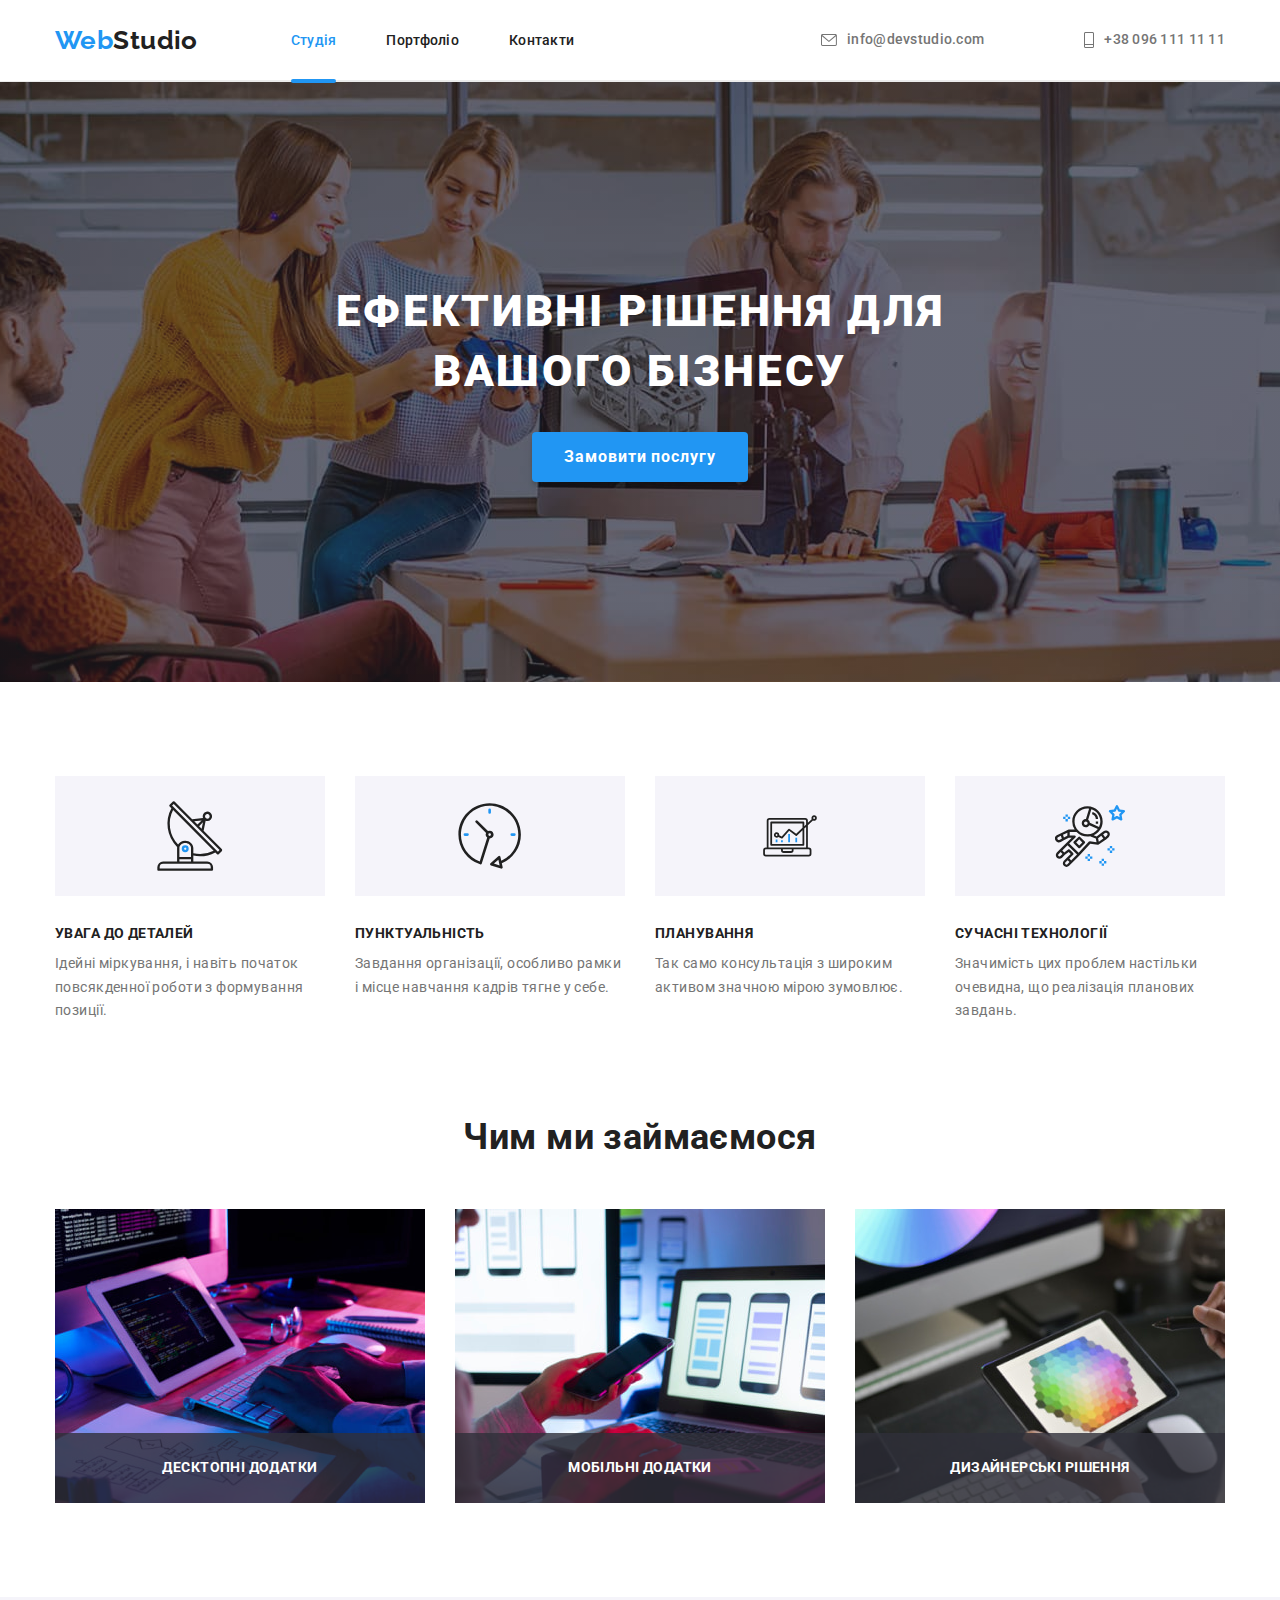
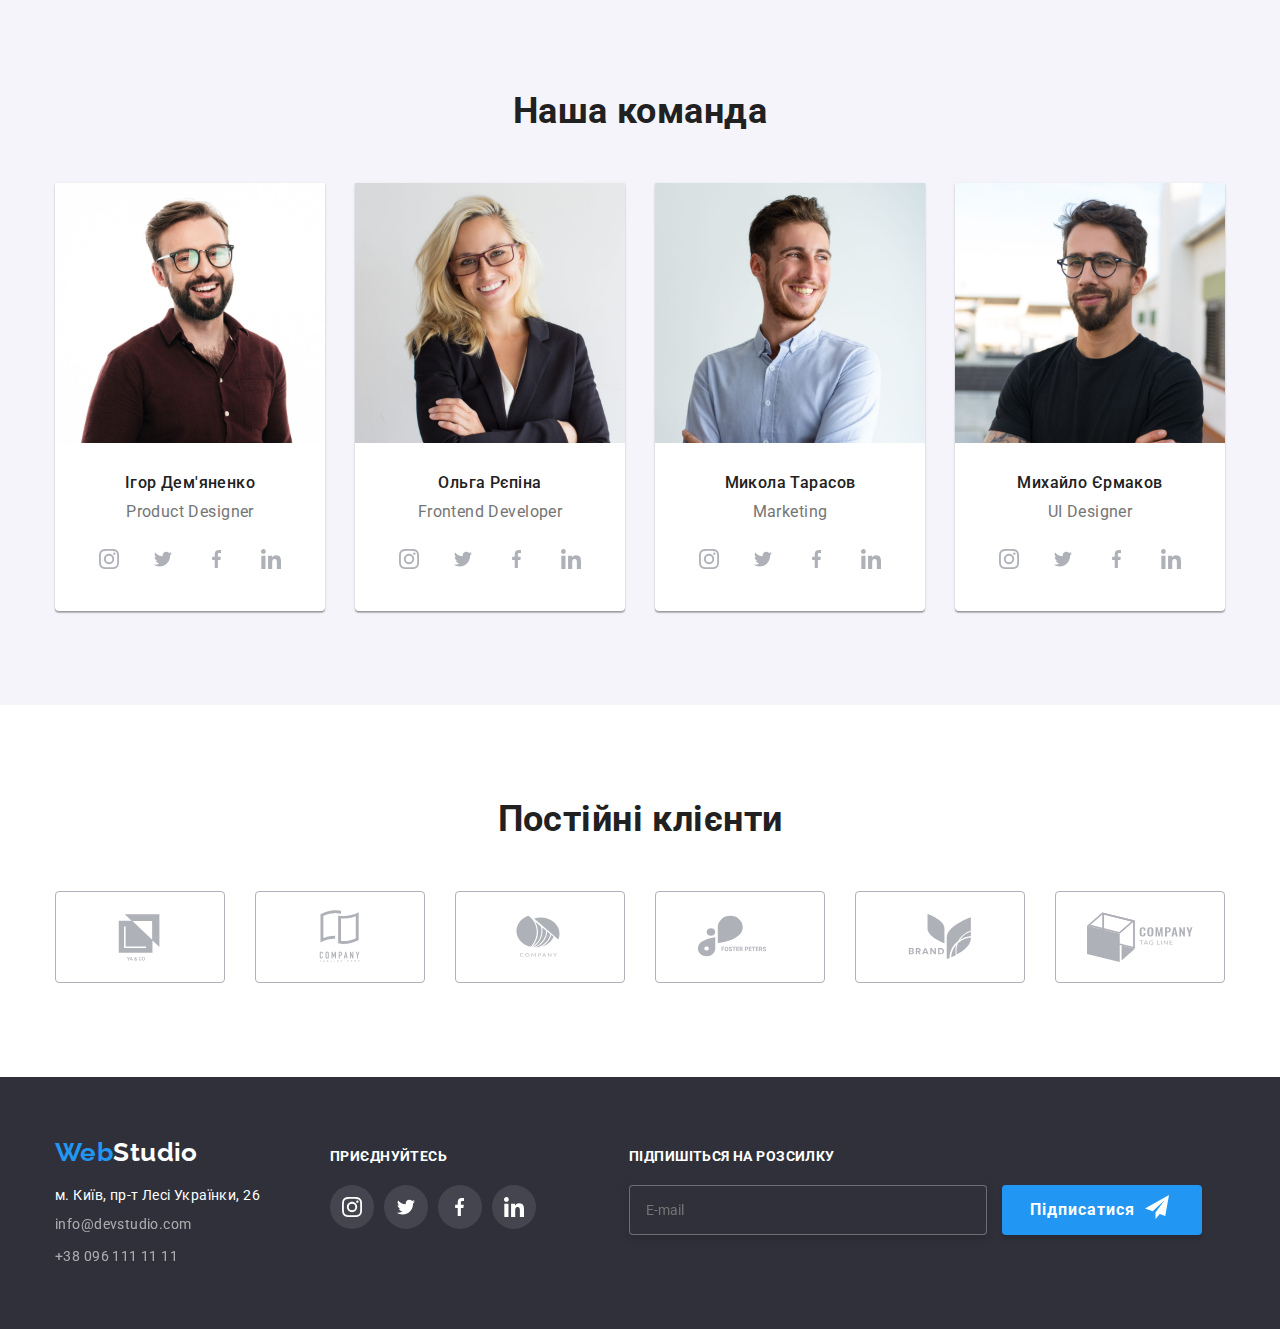
==== commit 75a65898: "correcting mistakes" ====
--- a/index.html
+++ b/index.html
@@ -53,7 +53,7 @@
     <!-- Основна частина сторінки -->
     <main>
       <section class="hero centered">
-        <h1 class="title hero__title">Ефективні рішення для вашого бізнесу</h1>
+        <h1 class="hero__title">Ефективні рішення для вашого бізнесу</h1>
         <button type="button" class="button hero__button" data-modal-open>
           Замовити послугу
         </button>
--- a/css/main.min.css
+++ b/css/main.min.css
@@ -1 +1 @@
-*,*::before,*::after{box-sizing:border-box}body{margin:0;font-size:14px;line-height:1.17;font-family:"Roboto",sans-serif;letter-spacing:.03em;color:#757575;background-color:#fff}h1,h2,h3,p{margin-top:0;margin-bottom:0}.main-title{margin-bottom:50px;font-weight:700;font-size:36px;line-height:1.16}.container{padding:0 15px;margin:0 auto;width:1200px}.list{padding-left:0;margin-top:0;margin-bottom:0;list-style:none}.img{display:block}.link{text-decoration:none}.centered{text-align:center}.link,.title{color:#212121}.section{padding-top:94px;padding-bottom:94px}.is-hidden{visibility:hidden;opacity:0;pointer-events:none}.no-show{display:none}.logo{font-size:26px;font-weight:700;font-family:"Raleway",sans-serif;line-height:1.17;text-decoration:none;color:#212121}.logo__text{color:#2196f3}.nav{display:flex;align-items:center;border-bottom:1px solid #ececec}.nav__link{padding:32px 0;font-weight:500;line-height:1.14;letter-spacing:.02em;text-decoration:none;color:#212121;transition:color 250ms cubic-bezier(0.4, 0, 0.2, 1)}.nav__link:hover,.nav__link:focus{color:#2196f3}.nav__contacts-link{display:flex;align-items:center;justify-content:center;color:inherit}.nav__contacts-link:hover .svg__phone,.nav__contacts-link:hover .svg__envelope,.nav__contacts-link:focus .svg__phone,.nav__contacts-link:focus .svg__envelope{fill:#2196f3}.nav__list{display:flex;margin-left:93px}.nav__item:not(:last-child){margin-right:50px}.nav__contacts-list{display:flex;margin-left:auto}.nav__contacts-item:not(:last-child){margin-right:50px}.nav__contacts-item:not(:first-child){margin-left:50px}.svg__envelope,.svg__phone{margin-right:10px;fill:#757575;transition:fill 250ms cubic-bezier(0.4, 0, 0.2, 1)}.current{position:relative;color:#2196f3}.current::after{position:absolute;display:inline-block;left:0;bottom:-3px;width:100%;height:4px;content:"";border-radius:2px;background:#2196f3}.hero{margin:0 auto;padding:200px 0;max-width:1600рх;background-color:#2f303a;background-image:linear-gradient(to right, rgba(47, 48, 58, 0.4), rgba(47, 48, 58, 0.4)),url("../images/team.jpg");background-repeat:no-repeat;background-position:center}.hero__title{margin:0 auto 30px auto;width:696px;font-size:44px;font-weight:900;line-height:1.36;letter-spacing:.06em;text-transform:uppercase;color:#fff}.hero__button{width:216px;height:50px;font-family:inherit;font-weight:700;font-size:16px;line-height:1.88;letter-spacing:.06em;color:#fff;background-color:#2196f3;border:1px solid rgba(0,0,0,0);border-radius:4px;box-shadow:0px 4px 4px rgba(0,0,0,.15);cursor:pointer}.about{padding-top:94px}.about__list{display:flex;justify-content:space-between}.about__text{width:270px}.about__title{margin-bottom:10px;font-size:14px;font-weight:700;line-height:1.14;text-transform:uppercase}.about__svg{display:flex;align-items:center;justify-content:center;margin-bottom:30px;width:270px;height:120px;background:#f5f4fa}.competence__thumb{position:relative}.competence__list{display:flex;flex-wrap:wrap;gap:30px}.competence__content{position:absolute;width:370px;height:70px;bottom:0;left:0;background:rgba(47,48,58,.8)}.competence__text{padding:27px 0;text-align:center;color:#fff;font-size:14px;font-weight:700;line-height:1.14;letter-spacing:.03em;text-transform:uppercase}.staff{background-color:#f5f4fa}.staff__list{display:flex;flex-wrap:wrap;gap:30px}.staff__item{text-align:center;background-color:#fff;border-radius:0px 0px 4px 4px;box-shadow:0px 1px 3px rgba(0,0,0,.12),0px 1px 1px rgba(0,0,0,.14),0px 2px 1px rgba(0,0,0,.2)}.staff__title,.staff__text{font-size:16px;line-height:1.19}.staff__title{margin-bottom:10px;font-weight:500}.staff__content{padding:30px 0}.clients__list{display:flex;flex-wrap:wrap;gap:30px}.clients__svg{display:flex;align-items:center;justify-content:center;width:170px;height:92px;fill:#afb1b8;border:1px solid #afb1b8;border-radius:4px;transition:fill 250ms cubic-bezier(0.4, 0, 0.2, 1),border-color 250ms cubic-bezier(0.4, 0, 0.2, 1)}.clients__svg:hover,.clients__svg:focus{border-color:#2196f3;fill:#2196f3}.social__list{display:flex;gap:10px}.social__svg{display:flex;gap:10px;fill:#afb1b8;transition:fill 250ms cubic-bezier(0.4, 0, 0.2, 1)}.social__svg-block{display:flex;align-items:center;justify-content:center;width:44px;height:44px;border-radius:50%;transition:background-color 250ms cubic-bezier(0.4, 0, 0.2, 1)}.social__svg-block:hover,.social__svg-block:focus{background:#2196f3}.social__text{margin-bottom:20px;font-size:14px;font-weight:700;line-height:1.14;text-transform:uppercase;color:#fff}.social__list--staff-margin{margin:16px 32px 0 32px}.social__item{border-radius:50%;background:rgba(255,255,255,.1)}.social__item--white:hover .social__svg,.social__item--white:focus .social__svg{fill:#fff}.social__svg{fill:#fff}.social__svg:hover,.social__svg:focus{background:#2196f3}.social__svg--staff{fill:#afb1b8}.social--footer-margin{margin-left:70px}.social__text{margin-bottom:20px;font-size:14px;font-weight:700;line-height:1.14;text-transform:uppercase;color:#fff}.footer{padding:60px 0;background-color:#2f303a}.footer--flex{display:flex;align-items:baseline}.footer__logo{display:block;margin-bottom:20px;color:#fff}.footer__logo-text{color:#2196f3}.footer-subscribe{margin-left:93px}.footer-subscribe__input{padding-left:16px;width:358px;height:50px;background:#2f303a;color:rgba(255,255,255,.6);border:1px solid rgba(255,255,255,.3);filter:drop-shadow(0px 4px 4px rgba(0, 0, 0, 0.15));border-radius:4px}.footer-subscribe__btn{display:inline-flex;width:200px;height:50px;margin-left:12px;padding:10px 28px;cursor:pointer;background:#2196f3;color:#fff;box-shadow:0px 4px 4px rgba(0,0,0,.15);border-radius:4px;border:none;font-weight:700;font-size:16px;letter-spacing:.06em;line-height:1.87}.footer-subscribe__btn-icon{margin-left:10px}.footer-subscribe__text{margin-bottom:20px;font-size:14px;font-weight:700;line-height:1.14;text-transform:uppercase;color:#fff}.address-section__address{font-style:normal;color:#fff}.address-section__link{display:block;font-style:normal;line-height:1.71;color:#fff;opacity:.6}.address-section__address--lower-indent,.address-section__item--lower-indent{margin-bottom:9px}.backdrop{position:fixed;top:0;left:0;width:100%;height:100%;visibility:visible;background:rgba(0,0,0,.2);transition:opacity 250ms cubic-bezier(0.4, 0, 0.2, 1),transform 250ms cubic-bezier(0.4, 0, 0.2, 1),visibility 250ms cubic-bezier(0.4, 0, 0.2, 1)}.modal{position:absolute;top:50%;left:50%;width:528px;min-height:581px;background:#fff;box-shadow:0px 1px 3px rgba(0,0,0,.12),0px 1px 1px rgba(0,0,0,.14),0px 2px 1px rgba(0,0,0,.2);border-radius:4px;transform:translate(-50%, -50%) scale(1);transition:transform 250ms cubic-bezier(0.4, 0, 0.2, 1)}.backdrop.is-hidden .modal{transform:translate(-50%, -50%) scale(1.1)}.modal__btn{position:absolute;top:0;right:0;margin:8px 8px 0 0;width:30px;height:30px;background:#fff;border-radius:50%;border:1px solid rgba(0,0,0,.1);cursor:pointer}.modal__close-svg{width:11px;height:11px}.modal__btn:hover .modal__close-svg,.modal__btn:focus .modal__close-svg{fill:#2196f3}.order-form{padding:40px}.order-form__title{margin-bottom:12px;font-size:20px;line-height:1.15;text-align:center;color:#212121}.order-form__label{display:block;margin-bottom:4px;font-size:12px;line-height:1.16;letter-spacing:.01em;color:#757575}.order-form__input{width:100%;height:40px;margin-bottom:10px;padding-left:42px;border:1px solid rgba(33,33,33,.2);border-radius:4px;transition:border 250ms cubic-bezier(0.4, 0, 0.2, 1)}.order-form__input:focus-within{outline:none;border:1px solid #2196f3}.order-form__thumb{position:relative}.order-form__svg{position:absolute;top:40%;left:14.27px;fill:#212121;transform:translateY(-50%);transition:fill 250ms cubic-bezier(0.4, 0, 0.2, 1)}.order-form__input:focus+.order-form__svg{fill:#2196f3}.order-form__textarea{width:100%;height:120px;margin-bottom:20px;padding:12px 16px;resize:none;letter-spacing:.01em;color:#757575;border:1px solid rgba(33,33,33,.2);border-radius:4px;transition:border 250ms cubic-bezier(0.4, 0, 0.2, 1)}.order-form__textarea:focus-within{outline:none;border:1px solid #2196f3}.order-form__input[type=checkbox]{width:16px;height:15px;background:#212121}.order-form__conditions{margin-bottom:30px}.order-form__link{color:#2196f3;margin-left:4px}.agreement__label{display:flex;align-items:center;line-height:1.71}.agreement__checkbox{position:absolute;visibility:hidden;appearance:none;-webkit-appearance:none;-moz-appearance:none}.agreement__icon{display:inline-block;width:16px;height:15px;margin-right:8.38px;border:2px solid #212121;border-radius:2px}.agreement__checkbox:checked+.agreement__icon{background-color:#2196f3;border-color:rgba(0,0,0,0);background-image:url("../images/check.svg");background-size:contain;background-origin:border;background-repeat:no-repeat;background-position:center}.order-form__btn{display:block;width:200px;height:50px;margin:0 auto;cursor:pointer;background:#2196f3;color:#fff;box-shadow:0px 4px 4px rgba(0,0,0,.15);border-radius:4px;border:none;font-weight:700;font-size:16px;letter-spacing:.06em;line-height:1.87;text-align:center}.portfolio__btn-list{display:flex;justify-content:center;margin-bottom:50px}.portfolio__btn{min-width:73px;min-height:38px;padding-left:22px;padding-right:22px;font-family:inherit;font-weight:500;font-size:16px;line-height:1.62;background-color:#f5f4fa;color:#212121;cursor:pointer;border:1px solid rgba(0,0,0,0);border-radius:4px;transition:color 250ms cubic-bezier(0.4, 0, 0.2, 1),background-color 250ms cubic-bezier(0.4, 0, 0.2, 1),border 250ms cubic-bezier(0.4, 0, 0.2, 1),box-shadow 250ms cubic-bezier(0.4, 0, 0.2, 1)}.portfolio__btn:hover,.portfolio__btn:focus{color:#fff;background-color:#2196f3;border:1px solid #2196f3;box-shadow:0px 3px 1px rgba(0,0,0,.1),0px 1px 2px rgba(0,0,0,.08),0px 2px 2px rgba(0,0,0,.12)}.portfolio__btn-item:not(:last-child){margin-right:8px}.portfolio__title{font-weight:700;font-size:18px;line-height:2;letter-spacing:.06em}.works-list{display:flex;flex-wrap:wrap;gap:30px}.works-list__work-border{padding:20px 0 20px 24px;border-width:0 1px 1px 1px;border-color:#eee;border-style:solid}.works-list__link{display:block;text-decoration:none;transition:box-shadow 250ms cubic-bezier(0.4, 0, 0.2, 1)}.works-list__link:hover,.works-list__link:focus{box-shadow:0px 1px 1px rgba(0,0,0,.12),0px 4px 4px rgba(0,0,0,.06),1px 4px 6px rgba(0,0,0,.16)}.works-list__thumb{position:relative;overflow:hidden}.work__title{margin-bottom:4px}.work__text{color:#757575;font-size:16px;line-height:1.88}.overlay{position:absolute;top:0;left:0;width:100%;height:100%;background:rgba(33,150,243,.9);opacity:0;transform:translateY(100%);transition:transform 250ms cubic-bezier(0.4, 0, 0.2, 1),opacity 250ms cubic-bezier(0.4, 0, 0.2, 1)}.works-list__item:hover .overlay{transform:translateY(0);opacity:1}.overlay__text{padding:63px 24px;font-size:18px;line-height:1.55;letter-spacing:.03em;color:#fff}/*# sourceMappingURL=main.min.css.map */+/*! modern-normalize v1.1.0 | MIT License | https://github.com/sindresorhus/modern-normalize */*,::before,::after{box-sizing:border-box}html{-moz-tab-size:4;-o-tab-size:4;tab-size:4}html{line-height:1.15;-webkit-text-size-adjust:100%}body{margin:0}body{font-family:system-ui,-apple-system,"Segoe UI",Roboto,Helvetica,Arial,sans-serif,"Apple Color Emoji","Segoe UI Emoji"}hr{height:0;color:inherit}abbr[title]{-webkit-text-decoration:underline dotted;text-decoration:underline dotted}b,strong{font-weight:bolder}code,kbd,samp,pre{font-family:ui-monospace,SFMono-Regular,Consolas,"Liberation Mono",Menlo,monospace;font-size:1em}small{font-size:80%}sub,sup{font-size:75%;line-height:0;position:relative;vertical-align:baseline}sub{bottom:-0.25em}sup{top:-0.5em}table{text-indent:0;border-color:inherit}button,input,optgroup,select,textarea{font-family:inherit;font-size:100%;line-height:1.15;margin:0}button,select{text-transform:none}button,[type=button],[type=reset],[type=submit]{-webkit-appearance:button}::-moz-focus-inner{border-style:none;padding:0}:-moz-focusring{outline:1px dotted ButtonText}:-moz-ui-invalid{box-shadow:none}legend{padding:0}progress{vertical-align:baseline}::-webkit-inner-spin-button,::-webkit-outer-spin-button{height:auto}[type=search]{-webkit-appearance:textfield;outline-offset:-2px}::-webkit-search-decoration{-webkit-appearance:none}::-webkit-file-upload-button{-webkit-appearance:button;font:inherit}summary{display:list-item}*,*::before,*::after{box-sizing:border-box}body{margin:0;font-size:14px;line-height:1.17;font-family:"Roboto",sans-serif;letter-spacing:.03em;color:#757575;background-color:#fff}h1,h2,h3,p{margin-top:0;margin-bottom:0}.centered{text-align:center}.is-hidden{visibility:hidden;opacity:0;pointer-events:none}.no-show{display:none}.container{padding:0 15px;margin:0 auto;width:1200px}.main-title{margin-bottom:50px;font-weight:700;font-size:36px;line-height:1.16}.title{color:#212121}.section{padding-top:94px;padding-bottom:94px}.list{padding-left:0;margin-top:0;margin-bottom:0;list-style:none}.link{text-decoration:none;color:#212121}.img{display:block}.logo{font-size:26px;font-weight:700;font-family:"Raleway",sans-serif;line-height:1.17;text-decoration:none;color:#212121}.logo__text{color:#2196f3}.nav{display:flex;align-items:center;border-bottom:1px solid #ececec}.nav__link{padding:32px 0;font-weight:500;line-height:1.14;letter-spacing:.02em;text-decoration:none;color:#212121;transition:color 250ms cubic-bezier(0.4, 0, 0.2, 1)}.nav__link:hover,.nav__link:focus{color:#2196f3}.nav__contacts-link{display:flex;align-items:center;justify-content:center;color:inherit}.nav__contacts-link:hover .svg__phone,.nav__contacts-link:hover .svg__envelope,.nav__contacts-link:focus .svg__phone,.nav__contacts-link:focus .svg__envelope{fill:#2196f3}.nav__list{display:flex;margin-left:93px}.nav__item:not(:last-child){margin-right:50px}.nav__contacts-list{display:flex;margin-left:auto}.nav__contacts-item:not(:last-child){margin-right:50px}.nav__contacts-item:not(:first-child){margin-left:50px}.svg__envelope,.svg__phone{margin-right:10px;fill:#757575;transition:fill 250ms cubic-bezier(0.4, 0, 0.2, 1)}.current{position:relative;color:#2196f3}.current::after{position:absolute;display:inline-block;left:0;bottom:-3px;width:100%;height:4px;content:"";border-radius:2px;background:#2196f3}.hero{margin:0 auto;padding:200px 0;max-width:1600рх;background-color:#2f303a;background-image:linear-gradient(to right, rgba(47, 48, 58, 0.4), rgba(47, 48, 58, 0.4)),url("../images/team.jpg");background-repeat:no-repeat;background-position:center}.hero__title{margin:0 auto 30px auto;width:696px;font-size:44px;font-weight:900;line-height:1.36;letter-spacing:.06em;text-transform:uppercase;color:#fff}.hero__button{width:216px;height:50px;font-family:inherit;font-weight:700;font-size:16px;line-height:1.88;letter-spacing:.06em;color:#fff;background-color:#2196f3;border:1px solid rgba(0,0,0,0);border-radius:4px;box-shadow:0px 4px 4px rgba(0,0,0,.15);cursor:pointer}.about{padding-top:94px}.about__list{display:flex;justify-content:space-between}.about__text{width:270px;line-height:1.71}.about__title{margin-bottom:10px;font-size:14px;font-weight:700;line-height:1.14;text-transform:uppercase}.about__svg{display:flex;align-items:center;justify-content:center;margin-bottom:30px;width:270px;height:120px;background:#f5f4fa}.competence__thumb{position:relative}.competence__list{display:flex;flex-wrap:wrap;gap:30px}.competence__content{position:absolute;display:flex;justify-content:center;align-items:center;width:370px;height:70px;bottom:0;left:0;background:rgba(47,48,58,.8)}.competence__text{color:#fff;font-size:14px;font-weight:700;line-height:1.14;letter-spacing:.03em;text-transform:uppercase}.staff{background-color:#f5f4fa}.staff__list{display:flex;flex-wrap:wrap;gap:30px}.staff__item{text-align:center;background-color:#fff;border-radius:0px 0px 4px 4px;box-shadow:0px 1px 3px rgba(0,0,0,.12),0px 1px 1px rgba(0,0,0,.14),0px 2px 1px rgba(0,0,0,.2)}.staff__title,.staff__text{font-size:16px;line-height:1.19}.staff__title{margin-bottom:10px;font-weight:500}.staff__content{padding:30px 0}.clients__list{display:flex;flex-wrap:wrap;gap:30px}.clients__svg{display:flex;align-items:center;justify-content:center;width:170px;height:92px;fill:#afb1b8;border:1px solid #afb1b8;border-radius:4px;transition:fill 250ms cubic-bezier(0.4, 0, 0.2, 1),border-color 250ms cubic-bezier(0.4, 0, 0.2, 1)}.clients__svg:hover,.clients__svg:focus{border-color:#2196f3;fill:#2196f3}.social__list{display:flex;gap:10px}.social__svg{display:flex;gap:10px;fill:#afb1b8;transition:fill 250ms cubic-bezier(0.4, 0, 0.2, 1)}.social__svg-block{display:flex;align-items:center;justify-content:center;width:44px;height:44px;border-radius:50%;transition:background-color 250ms cubic-bezier(0.4, 0, 0.2, 1)}.social__svg-block:hover,.social__svg-block:focus{background:#2196f3}.social__text{margin-bottom:20px;font-size:14px;font-weight:700;line-height:1.14;text-transform:uppercase;color:#fff}.social__list--staff-margin{margin:16px 32px 0 32px}.social__item{border-radius:50%;background:rgba(255,255,255,.1)}.social__item--white:hover .social__svg,.social__item--white:focus .social__svg{fill:#fff}.social__svg{fill:#fff}.social__svg--staff{fill:#afb1b8}.social--footer-margin{margin-left:70px}.social__text{margin-bottom:20px;font-size:14px;font-weight:700;line-height:1.14;text-transform:uppercase;color:#fff}.footer{padding:60px 0;background-color:#2f303a}.footer--flex{display:flex;align-items:baseline}.footer__logo{display:block;margin-bottom:20px;color:#fff}.footer__logo-text{color:#2196f3}.footer-subscribe{margin-left:93px}.footer-subscribe__input{padding-left:16px;width:358px;height:50px;background:#2f303a;color:rgba(255,255,255,.6);border:1px solid rgba(255,255,255,.3);filter:drop-shadow(0px 4px 4px rgba(0, 0, 0, 0.15));border-radius:4px}.footer-subscribe__btn{display:inline-flex;width:200px;height:50px;margin-left:12px;padding:10px 28px;cursor:pointer;background:#2196f3;color:#fff;box-shadow:0px 4px 4px rgba(0,0,0,.15);border-radius:4px;border:none;font-weight:700;font-size:16px;letter-spacing:.06em;line-height:1.87}.footer-subscribe__btn-icon{margin-left:10px}.footer-subscribe__text{margin-bottom:20px;font-size:14px;font-weight:700;line-height:1.14;text-transform:uppercase;color:#fff}.address-section__address{font-style:normal;color:#fff}.address-section__link{display:block;font-style:normal;line-height:1.71;color:#fff;opacity:.6}.address-section__address--lower-indent,.address-section__item--lower-indent{margin-bottom:9px}.backdrop{position:fixed;top:0;left:0;width:100%;height:100%;visibility:visible;background:rgba(0,0,0,.2);transition:opacity 250ms cubic-bezier(0.4, 0, 0.2, 1),transform 250ms cubic-bezier(0.4, 0, 0.2, 1),visibility 250ms cubic-bezier(0.4, 0, 0.2, 1)}.modal{position:absolute;top:50%;left:50%;width:528px;min-height:581px;background:#fff;box-shadow:0px 1px 3px rgba(0,0,0,.12),0px 1px 1px rgba(0,0,0,.14),0px 2px 1px rgba(0,0,0,.2);border-radius:4px;transform:translate(-50%, -50%) scale(1);transition:transform 250ms cubic-bezier(0.4, 0, 0.2, 1)}.backdrop.is-hidden .modal{transform:translate(-50%, -50%) scale(1.1)}.modal__btn{position:absolute;top:0;right:0;margin:8px 8px 0 0;width:30px;height:30px;background:#fff;border-radius:50%;border:1px solid rgba(0,0,0,.1);cursor:pointer}.modal__close-svg{width:11px;height:11px}.modal__btn:hover .modal__close-svg,.modal__btn:focus .modal__close-svg{fill:#2196f3}.order-form{padding:40px}.order-form__title{margin-bottom:12px;font-size:20px;line-height:1.15;text-align:center;color:#212121}.order-form__label{display:block;margin-bottom:4px;font-size:12px;line-height:1.16;letter-spacing:.01em;color:#757575}.order-form__input{width:100%;height:40px;margin-bottom:10px;padding-left:42px;border:1px solid rgba(33,33,33,.2);border-radius:4px;transition:border 250ms cubic-bezier(0.4, 0, 0.2, 1)}.order-form__input:focus-within{outline:none;border:1px solid #2196f3}.order-form__thumb{position:relative}.order-form__svg{position:absolute;top:40%;left:14.27px;fill:#212121;transform:translateY(-50%);transition:fill 250ms cubic-bezier(0.4, 0, 0.2, 1)}.order-form__input:focus+.order-form__svg{fill:#2196f3}.order-form__textarea{width:100%;height:120px;margin-bottom:20px;padding:12px 16px;resize:none;font-family:"Roboto",sans-serif;letter-spacing:.01em;color:#757575;border:1px solid rgba(33,33,33,.2);border-radius:4px;transition:border 250ms cubic-bezier(0.4, 0, 0.2, 1)}.order-form__textarea:focus-within{outline:none;border:1px solid #2196f3}.order-form__input[type=checkbox]{width:16px;height:15px;background:#212121}.order-form__conditions{margin-bottom:30px}.order-form__link{color:#2196f3;margin-left:4px}.agreement{display:flex;justify-content:center;line-height:1.71}.agreement__label{display:flex;align-items:center}.agreement__checkbox{position:absolute;visibility:hidden;appearance:none;-webkit-appearance:none;-moz-appearance:none}.agreement__icon{display:inline-block;width:16px;height:15px;margin-right:8.38px;border:2px solid #212121;border-radius:2px}.agreement__checkbox:checked+.agreement__icon{background-color:#2196f3;border-color:rgba(0,0,0,0);background-image:url("../images/check.svg");background-size:contain;background-origin:border;background-repeat:no-repeat;background-position:center}.order-form__btn{display:block;width:200px;height:50px;margin:0 auto;cursor:pointer;background:#2196f3;color:#fff;box-shadow:0px 4px 4px rgba(0,0,0,.15);border-radius:4px;border:none;font-weight:700;font-size:16px;letter-spacing:.06em;line-height:1.87;text-align:center}.portfolio__btn-list{display:flex;justify-content:center;margin-bottom:50px}.portfolio__btn{min-width:73px;min-height:38px;padding-left:22px;padding-right:22px;font-family:inherit;font-weight:500;font-size:16px;line-height:1.62;background-color:#f5f4fa;color:#212121;cursor:pointer;border:1px solid rgba(0,0,0,0);border-radius:4px;transition:color 250ms cubic-bezier(0.4, 0, 0.2, 1),background-color 250ms cubic-bezier(0.4, 0, 0.2, 1),border 250ms cubic-bezier(0.4, 0, 0.2, 1),box-shadow 250ms cubic-bezier(0.4, 0, 0.2, 1)}.portfolio__btn:hover,.portfolio__btn:focus{color:#fff;background-color:#2196f3;border:1px solid #2196f3;box-shadow:0px 3px 1px rgba(0,0,0,.1),0px 1px 2px rgba(0,0,0,.08),0px 2px 2px rgba(0,0,0,.12)}.portfolio__btn-item:not(:last-child){margin-right:8px}.portfolio__title{font-weight:700;font-size:18px;line-height:2;letter-spacing:.06em}.works-list{display:flex;flex-wrap:wrap;gap:30px}.works-list__work-border{padding:20px 0 20px 24px;border-width:0 1px 1px 1px;border-color:#eee;border-style:solid}.works-list__link{display:block;text-decoration:none;transition:box-shadow 250ms cubic-bezier(0.4, 0, 0.2, 1)}.works-list__link:hover,.works-list__link:focus{box-shadow:0px 1px 1px rgba(0,0,0,.12),0px 4px 4px rgba(0,0,0,.06),1px 4px 6px rgba(0,0,0,.16)}.works-list__thumb{position:relative;overflow:hidden}.work__title{margin-bottom:4px;font-size:18px;line-height:2;letter-spacing:.06em}.work__text{color:#757575;font-size:16px;line-height:1.88}.overlay{position:absolute;top:0;left:0;width:100%;height:100%;background:rgba(33,150,243,.9);opacity:0;transform:translateY(100%);transition:transform 250ms cubic-bezier(0.4, 0, 0.2, 1),opacity 250ms cubic-bezier(0.4, 0, 0.2, 1)}.works-list__item:hover .overlay{transform:translateY(0);opacity:1}.overlay__text{padding:63px 24px;font-size:18px;line-height:1.55;letter-spacing:.03em;color:#fff}/*# sourceMappingURL=main.min.css.map */